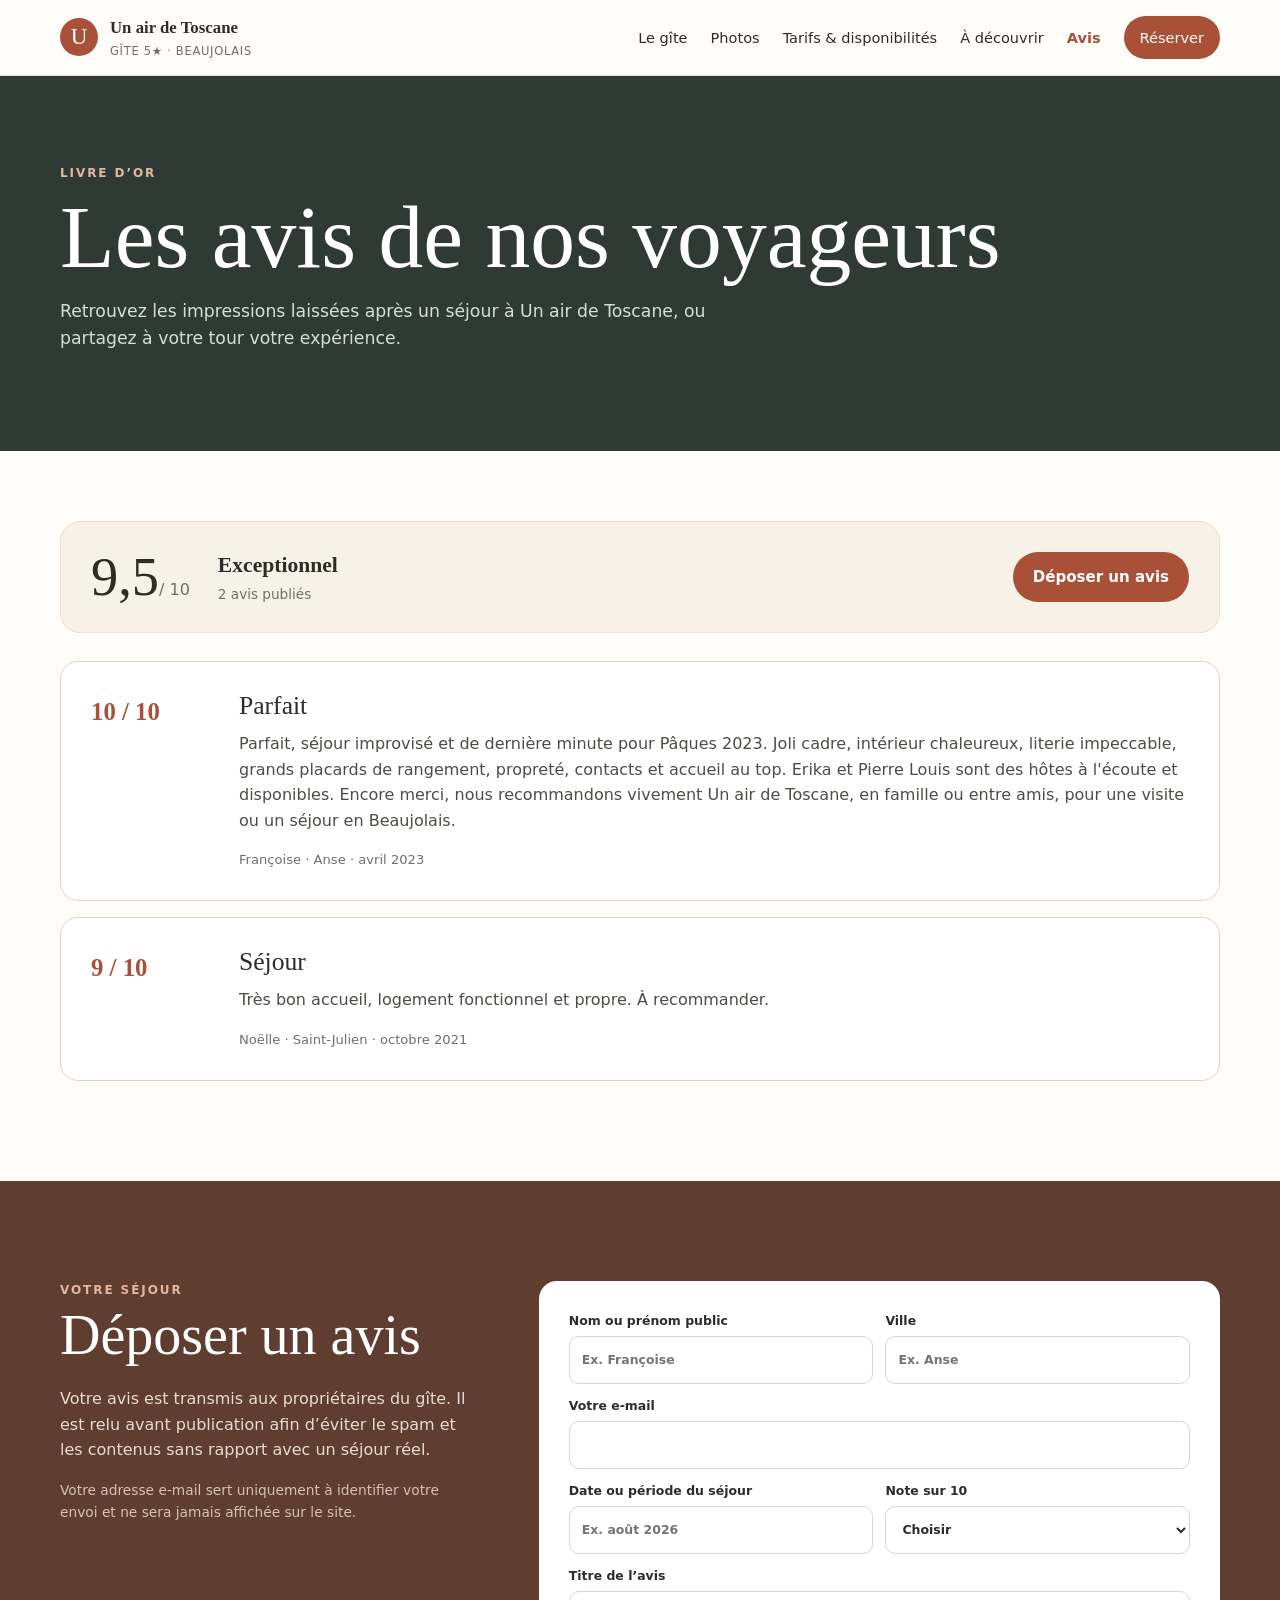
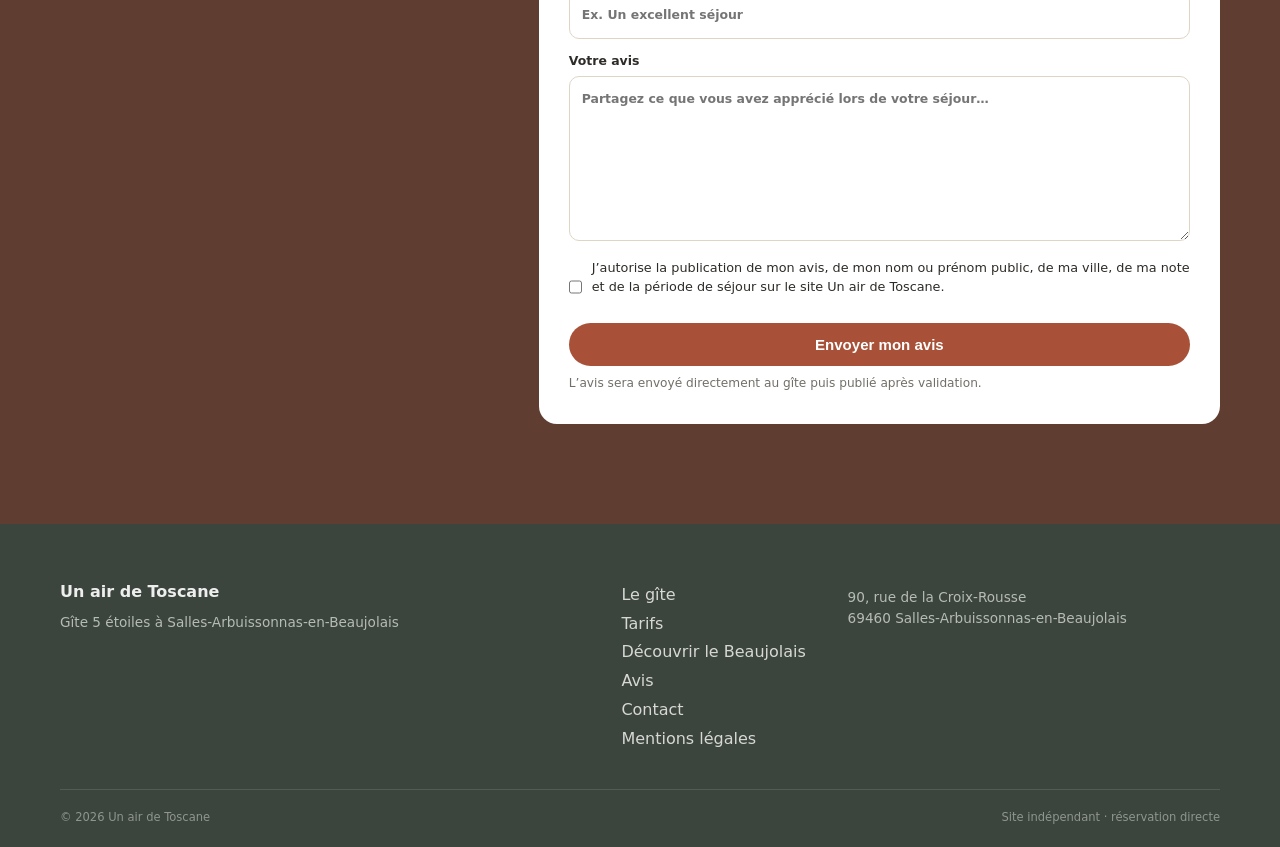
==== avis.html @ 00a6afc9 "Add files via upload" ====
<!doctype html>
<html lang="fr">
<head>
  <meta charset="utf-8">
  <meta name="viewport" content="width=device-width, initial-scale=1">
  <title>Avis voyageurs – Gîte Un air de Toscane dans le Beaujolais</title>
  <meta name="description" content="Consultez les avis des voyageurs du gîte 5 étoiles Un air de Toscane à Salles-Arbuissonnas-en-Beaujolais et partagez votre expérience après votre séjour.">
  <meta name="robots" content="index,follow,max-image-preview:large,max-snippet:-1">
  <link rel="canonical" href="https://www.gite-unairdetoscane.fr/avis.html">
  <meta property="og:locale" content="fr_FR"><meta property="og:type" content="website"><meta property="og:site_name" content="Un air de Toscane">
  <meta property="og:title" content="Avis voyageurs – Gîte Un air de Toscane dans le Beaujolais">
  <meta property="og:description" content="Les avis des voyageurs du gîte Un air de Toscane à Salles-Arbuissonnas-en-Beaujolais.">
  <meta property="og:url" content="https://www.gite-unairdetoscane.fr/avis.html">
  <meta property="og:image" content="https://www.gite-unairdetoscane.fr/assets/images/cour.png">
  <link rel="icon" href="assets/favicon.svg" type="image/svg+xml">
  <link rel="stylesheet" href="styles.css">
</head>
<body>
  <header class="site-header" id="top">
    <a class="brand" href="index.html" aria-label="Accueil">
      <span class="brand-mark">U</span>
      <span><strong>Un air de Toscane</strong><small>Gîte 5★ · Beaujolais</small></span>
    </a>
    <button class="nav-toggle" aria-label="Ouvrir le menu" aria-expanded="false">☰</button>
    <nav class="main-nav" aria-label="Navigation principale">
      <a href="index.html#gite">Le gîte</a><a href="index.html#photos">Photos</a><a href="index.html#tarifs">Tarifs & disponibilités</a><a href="decouvrir-beaujolais.html">À découvrir</a><a class="active-link" href="avis.html">Avis</a><a class="nav-cta" href="index.html#reserver">Réserver</a>
    </nav>
  </header>

  <main>
    <section class="subhero">
      <div class="wrap subhero-content">
        <div class="eyebrow light">Livre d’or</div>
        <h1>Les avis de nos voyageurs</h1>
        <p>Retrouvez les impressions laissées après un séjour à Un air de Toscane, ou partagez à votre tour votre expérience.</p>
      </div>
    </section>

    <section class="section wrap reviews-page-section">
      <div class="reviews-summary-card">
        <div><span class="summary-score" id="reviewsPageAverage">9,5</span><span class="summary-outof">/ 10</span></div>
        <div><strong>Exceptionnel</strong><p id="reviewsCount">2 avis publiés</p></div>
        <a class="btn primary" href="#deposer-avis">Déposer un avis</a>
      </div>
      <div id="reviewsList" class="reviews-list">
        <article class="review-full-card"><div class="review-full-score">10 / 10</div><div><h2>Parfait</h2><p>Parfait, séjour improvisé et de dernière minute pour Pâques 2023. Joli cadre, intérieur chaleureux, literie impeccable, grands placards de rangement, propreté, contacts et accueil au top.</p><footer>Françoise · Anse · avril 2023</footer></div></article>
      </div>
    </section>

    <section class="section review-form-section" id="deposer-avis">
      <div class="wrap review-form-grid">
        <div>
          <div class="eyebrow light">Votre séjour</div>
          <h2>Déposer un avis</h2>
          <p>Votre avis est transmis aux propriétaires du gîte. Il est relu avant publication afin d’éviter le spam et les contenus sans rapport avec un séjour réel.</p>
          <p class="review-form-note">Votre adresse e-mail sert uniquement à identifier votre envoi et ne sera jamais affichée sur le site.</p>
        </div>
        <form id="reviewForm" class="request-form review-form" action="https://formspree.io/f/mkjnqvoj" method="POST">
          <div class="form-row"><label>Nom ou prénom public<input name="nom_public" required maxlength="60" placeholder="Ex. Françoise"></label><label>Ville<input name="ville" maxlength="80" placeholder="Ex. Anse"></label></div>
          <label>Votre e-mail<input name="email" type="email" required autocomplete="email"></label>
          <div class="form-row"><label>Date ou période du séjour<input name="periode_sejour" maxlength="80" placeholder="Ex. août 2026"></label><label>Note sur 10<select name="note" required><option value="" selected disabled>Choisir</option><option>10</option><option>9</option><option>8</option><option>7</option><option>6</option><option>5</option><option>4</option><option>3</option><option>2</option><option>1</option></select></label></div>
          <label>Titre de l’avis<input name="titre_avis" maxlength="100" placeholder="Ex. Un excellent séjour"></label>
          <label>Votre avis<textarea name="avis" rows="7" required minlength="15" maxlength="2000" placeholder="Partagez ce que vous avez apprécié lors de votre séjour…"></textarea></label>
          <label class="consent-row"><input type="checkbox" name="autorisation_publication" value="Oui" required><span>J’autorise la publication de mon avis, de mon nom ou prénom public, de ma ville, de ma note et de la période de séjour sur le site Un air de Toscane.</span></label>
          <input type="hidden" name="_subject" value="Nouvel avis – Un air de Toscane">
          <input type="hidden" name="type_formulaire" value="Avis voyageur">
          <button class="btn primary full" type="submit">Envoyer mon avis</button>
          <p id="reviewFormStatus" class="form-status" aria-live="polite">L’avis sera envoyé directement au gîte puis publié après validation.</p>
        </form>
      </div>
    </section>
  </main>

  <footer class="footer"><div class="wrap footer-grid"><div><strong>Un air de Toscane</strong><p>Gîte 5 étoiles à Salles-Arbuissonnas-en-Beaujolais</p></div><div><a href="index.html#gite">Le gîte</a><a href="index.html#tarifs">Tarifs</a><a href="decouvrir-beaujolais.html">Découvrir le Beaujolais</a><a href="avis.html">Avis</a><a href="index.html#reserver">Contact</a><a href="mentions-legales.html">Mentions légales</a></div><div><p>90, rue de la Croix-Rousse<br>69460 Salles-Arbuissonnas-en-Beaujolais</p></div></div><div class="wrap footer-bottom"><span>© 2026 Un air de Toscane</span><span>Site indépendant · réservation directe</span></div></footer>

  <script src="avis.js"></script>
</body>
</html>
---- styles.css ----
:root{--ink:#2e2c28;--muted:#726f68;--cream:#f7f1e7;--paper:#fffdf9;--terracotta:#a85138;--terracotta-dark:#7e3828;--olive:#68705a;--line:#ded5c7;--deep:#2f3a34;--shadow:0 18px 50px rgba(50,40,30,.12)}*{box-sizing:border-box}html{scroll-behavior:smooth}body{margin:0;background:var(--paper);color:var(--ink);font-family:Inter,ui-sans-serif,system-ui,-apple-system,BlinkMacSystemFont,"Segoe UI",sans-serif;line-height:1.6}h1,h2,h3,.brand strong{font-family:Georgia,"Times New Roman",serif}h2{font-size:clamp(2rem,4vw,3.4rem);line-height:1.08;margin:.3rem 0 1.3rem;font-weight:500}h3{font-size:1.35rem;margin:.2rem 0 .7rem}p{margin:.5rem 0 1rem}.wrap{width:min(1160px,calc(100% - 40px));margin:auto}.site-header{height:76px;position:sticky;top:0;z-index:50;display:flex;align-items:center;justify-content:space-between;padding:0 max(20px,calc((100vw - 1160px)/2));background:rgba(255,253,249,.94);backdrop-filter:blur(16px);border-bottom:1px solid rgba(222,213,199,.75)}.brand{display:flex;gap:12px;align-items:center;text-decoration:none;color:var(--ink)}.brand-mark{width:38px;height:38px;border-radius:50%;background:var(--terracotta);color:#fff;display:grid;place-items:center;font-family:Georgia;font-size:23px}.brand strong,.brand small{display:block}.brand strong{font-size:1.05rem}.brand small{font-size:.72rem;color:var(--muted);letter-spacing:.06em;text-transform:uppercase}.main-nav{display:flex;gap:23px;align-items:center}.main-nav a{text-decoration:none;color:var(--ink);font-size:.91rem}.main-nav a:hover{color:var(--terracotta)}.nav-cta{padding:10px 16px;border-radius:999px;background:var(--terracotta);color:#fff!important}.nav-toggle{display:none;background:none;border:0;font-size:25px}.hero{height:min(760px,calc(100vh - 76px));min-height:590px;position:relative;overflow:hidden;background:#775847}.hero-photo{position:absolute;inset:0}.hero-placeholder{background:linear-gradient(135deg,rgba(90,50,35,.25),rgba(47,58,52,.25)),radial-gradient(circle at 25% 30%,#d8aa78 0 10%,transparent 11%),linear-gradient(140deg,#bc8060 0 38%,#8f7357 38% 55%,#68705a 55% 100%)}.hero-placeholder:before{content:"";position:absolute;width:55%;height:52%;left:8%;bottom:0;background:linear-gradient(#d9986f,#b3684a);clip-path:polygon(0 35%,28% 0,100% 0,100% 100%,0 100%)}.hero-placeholder:after{content:"";position:absolute;width:34%;height:40%;right:7%;bottom:0;background:#c97a58;clip-path:polygon(0 25%,32% 0,100% 0,100% 100%,0 100%)}.placeholder-label{position:absolute;right:20px;bottom:20px;color:rgba(255,255,255,.78);font-size:.78rem;z-index:2}.hero-overlay{position:absolute;inset:0;background:linear-gradient(90deg,rgba(25,24,22,.7) 0%,rgba(25,24,22,.25) 55%,rgba(25,24,22,.08))}.hero-content{position:relative;z-index:2;width:min(1160px,calc(100% - 40px));margin:auto;padding-top:12vh;color:#fff}.rating-pill{display:inline-flex;align-items:center;gap:9px;padding:8px 13px;border:1px solid rgba(255,255,255,.4);border-radius:999px;background:rgba(255,255,255,.1);font-size:.78rem;letter-spacing:.08em}.rating-pill span{letter-spacing:.02em}.hero h1{font-size:clamp(3.2rem,7vw,6.8rem);line-height:.94;font-weight:400;margin:1.6rem 0 1.2rem;max-width:900px}.hero h1 em{font-weight:400}.hero p{max-width:650px;font-size:1.18rem;color:rgba(255,255,255,.88)}.hero-actions{display:flex;gap:12px;margin-top:2rem}.btn{appearance:none;border:0;text-decoration:none;border-radius:999px;padding:13px 20px;font-weight:650;cursor:pointer;display:inline-flex;justify-content:center;align-items:center;font-size:.94rem}.btn.primary{background:var(--terracotta);color:white}.btn.primary:hover{background:var(--terracotta-dark)}.btn.ghost{background:rgba(255,255,255,.12);color:#fff;border:1px solid rgba(255,255,255,.55)}.btn.secondary{background:var(--deep);color:#fff}.btn.full{width:100%}.quickfacts{margin-top:-42px;position:relative;z-index:5;background:#fff;display:grid;grid-template-columns:repeat(5,1fr);box-shadow:var(--shadow);border-radius:18px;padding:20px}.quickfacts article{display:flex;gap:12px;align-items:center;padding:10px 16px;border-right:1px solid var(--line)}.quickfacts article:last-child{border-right:0}.quickfacts b,.quickfacts small{display:block}.quickfacts small{color:var(--muted);font-size:.78rem}.fact-icon{width:34px;height:34px;border-radius:50%;display:grid;place-items:center;background:var(--cream);color:var(--terracotta);font-weight:700}.section{padding:100px 0}.soft{background:var(--cream)}.eyebrow{text-transform:uppercase;letter-spacing:.16em;color:var(--terracotta);font-size:.75rem;font-weight:800}.eyebrow.light{color:#e5b69f}.intro-grid{display:grid;grid-template-columns:1.55fr .75fr;gap:80px;align-items:start}.lead{font-size:1.18rem;color:#4f4b45}.signature-card{background:var(--cream);border-radius:18px;padding:30px;border:1px solid #eadfce}.signature-card .tiny{display:block;color:var(--muted);text-transform:uppercase;letter-spacing:.14em;font-size:.7rem}.signature-card b{display:block;font-family:Georgia;font-size:2rem;margin:.45rem 0}.signature-card a{color:var(--terracotta);font-weight:700;text-decoration:none}.section-head{display:flex;justify-content:space-between;gap:60px;align-items:end;margin-bottom:36px}.section-head>p{max-width:470px;color:var(--muted)}.gallery{display:grid;grid-template-columns:1.1fr 1fr 1fr;grid-auto-rows:240px;gap:14px}.photo-placeholder{position:relative;overflow:hidden;border-radius:16px;background:linear-gradient(135deg,#c9a07f,#786d61)}.photo-placeholder:before{content:"";position:absolute;inset:0;background:linear-gradient(150deg,transparent 50%,rgba(0,0,0,.32))}.photo-placeholder figcaption{position:absolute;left:18px;bottom:14px;color:#fff;font-weight:700;z-index:2}.gallery .tall{grid-row:span 2}.gallery .wide{grid-column:span 2}.p1{background:linear-gradient(135deg,#bb7654,#806b50 50%,#58634f)}.p2{background:linear-gradient(145deg,#bf9a6c,#75523e)}.p3{background:linear-gradient(145deg,#c6ad8b,#85654f)}.p4{background:linear-gradient(145deg,#d6b37e,#98724a)}.p5{background:linear-gradient(145deg,#a8957a,#695f56)}.p6{background:linear-gradient(145deg,#d1b79b,#8d806e)}.amenities{display:grid;grid-template-columns:repeat(4,1fr);gap:18px;margin-top:36px}.amenities article{padding:28px;border:1px solid var(--line);border-radius:16px}.amenities p{color:var(--muted);font-size:.93rem}.booking-section{background:var(--deep);color:#fff}.booking-grid{display:grid;grid-template-columns:1fr .78fr;gap:70px;align-items:start}.booking-intro{color:#d5d7d2;max-width:650px}.date-search{display:grid;grid-template-columns:1fr 1fr auto;gap:10px;margin:28px 0}.date-search label,.request-form label{font-size:.78rem;font-weight:700}.date-search input,.request-form input,.request-form select,.request-form textarea{width:100%;border:1px solid rgba(255,255,255,.15);border-radius:10px;padding:12px;margin-top:5px;font:inherit;background:#fff;color:var(--ink)}.availability-result{min-height:38px;margin:8px 0 16px;color:#f0d8c8}.conditions-grid{display:grid;grid-template-columns:repeat(4,1fr);gap:10px;margin-top:24px}.conditions-grid div{padding:14px;border:1px solid rgba(255,255,255,.12);border-radius:12px}.conditions-grid span,.conditions-grid b{display:block}.conditions-grid span{font-size:.72rem;color:#bcc1bc}.conditions-grid b{margin-top:2px}.micro{font-size:.78rem;color:#b9bfba;margin-top:15px}.calendar-card{background:#fff;color:var(--ink);padding:25px;border-radius:18px;box-shadow:0 22px 60px rgba(0,0,0,.18)}.calendar-toolbar{display:flex;justify-content:space-between;align-items:center;margin-bottom:18px}.calendar-toolbar button{border:0;background:var(--cream);width:34px;height:34px;border-radius:50%;cursor:pointer}.calendar-week,.calendar{display:grid;grid-template-columns:repeat(7,1fr);gap:5px}.calendar-week span{text-align:center;font-size:.7rem;color:var(--muted);padding-bottom:8px}.day{aspect-ratio:1;display:grid;place-items:center;border-radius:8px;font-size:.82rem;background:#f5f1ea;position:relative}.day.other{opacity:.28}.day.booked{background:var(--terracotta);color:#fff;font-weight:800;box-shadow:inset 0 0 0 1px rgba(126,56,40,.28)}.day.today{outline:2px solid var(--terracotta)}.legend{display:flex;gap:18px;margin:18px 0 10px;font-size:.72rem;color:var(--muted)}.dot{display:inline-block;width:8px;height:8px;border-radius:50%;margin-right:5px}.dot.available{background:#d7d9ca}.dot.booked{background:#b8654d}.calendar-card small{color:var(--muted)}.discover-grid{display:grid;grid-template-columns:repeat(4,1fr);gap:14px}.discover-grid article{background:var(--cream);padding:25px;border-radius:16px}.discover-grid span{font-size:.72rem;color:var(--terracotta);font-weight:800}.discover-grid p{font-size:.9rem;color:var(--muted)}.map-card{margin-top:40px;border:1px solid var(--line);border-radius:18px;overflow:hidden;display:grid;grid-template-columns:.7fr 1.3fr;min-height:360px}.map-card>div{padding:40px;align-self:center}.map-card iframe{border:0;width:100%;height:100%;min-height:360px}.reviews-head h2{font-size:4rem}.reviews-head h2 .reviews-average{font-family:Georgia,"Times New Roman",serif;font-size:inherit;color:var(--ink);font-weight:500}.reviews-head h2 .reviews-outof{font-family:Georgia,"Times New Roman",serif;font-size:inherit;color:var(--ink);font-weight:500}.reviews-head h2 .reviews-label{font-family:Inter,ui-sans-serif,system-ui,sans-serif;font-size:1rem;color:var(--muted);font-weight:500;margin-left:.6rem}.reviews{display:grid;grid-template-columns:1fr 1fr;gap:18px}.reviews blockquote{margin:0;background:#fff;padding:32px;border-radius:18px;border:1px solid #eadfce}.reviews blockquote p{font-family:Georgia;font-size:1.25rem}.reviews footer{font-size:.8rem;color:var(--muted)}.stars{color:var(--terracotta);letter-spacing:.08em}.reserve{background:#5f3d31;color:#fff}.reserve-grid{display:grid;grid-template-columns:.8fr 1.2fr;gap:70px}.reserve h2{font-size:3.6rem}.reserve p{color:#eadbd4}.contact-direct{margin-top:35px}.contact-direct a{display:block;color:#fff;font-family:Georgia;font-size:2rem;text-decoration:none}.contact-direct small{display:block;max-width:420px;color:#d7c0b8}.request-form{background:#fff;color:var(--ink);padding:30px;border-radius:18px}.form-row{display:grid;grid-template-columns:1fr 1fr;gap:12px}.request-form label{display:block;margin-bottom:12px}.request-form input,.request-form select,.request-form textarea{border-color:var(--line)}.form-status{font-size:.76rem!important;color:var(--muted)!important;margin-bottom:0}.footer{background:#3b443d;color:#eee;padding:55px 0 20px}.footer-grid{display:grid;grid-template-columns:1.4fr .5fr 1fr;gap:40px}.footer a{display:block;color:#d7d8d5;text-decoration:none;margin:.2rem 0}.footer p{color:#b6bbb6;font-size:.85rem}.footer-bottom{border-top:1px solid rgba(255,255,255,.12);margin-top:35px;padding-top:18px;display:flex;justify-content:space-between;color:#8f958f;font-size:.72rem}@media(max-width:900px){.main-nav{display:none;position:absolute;top:76px;left:0;right:0;background:#fff;padding:20px;flex-direction:column;border-bottom:1px solid var(--line)}.main-nav.open{display:flex}.nav-toggle{display:block}.hero{min-height:650px}.quickfacts{grid-template-columns:1fr 1fr}.quickfacts article{border-right:0;border-bottom:1px solid var(--line)}.intro-grid,.booking-grid,.reserve-grid{grid-template-columns:1fr;gap:40px}.amenities,.discover-grid{grid-template-columns:1fr 1fr}.gallery{grid-template-columns:1fr 1fr}.gallery .wide{grid-column:span 1}.map-card{grid-template-columns:1fr}.section-head{align-items:start;flex-direction:column;gap:6px}.footer-grid{grid-template-columns:1fr 1fr}}@media(max-width:600px){.wrap{width:min(100% - 28px,1160px)}.site-header{height:68px}.hero{height:calc(100vh - 68px);min-height:600px}.hero-content{padding-top:10vh}.hero h1{font-size:3.5rem}.rating-pill span{display:none}.hero-actions{flex-direction:column;align-items:flex-start}.quickfacts{grid-template-columns:1fr;margin-top:-28px}.section{padding:72px 0}.gallery{grid-template-columns:1fr;grid-auto-rows:220px}.gallery .tall{grid-row:span 1}.amenities,.discover-grid,.reviews{grid-template-columns:1fr}.date-search,.conditions-grid{grid-template-columns:1fr 1fr}.date-search button{grid-column:span 2}.conditions-grid{grid-template-columns:1fr 1fr}.map-card>div{padding:28px}.reviews-head h2{font-size:3rem}.reserve h2{font-size:2.7rem}.form-row{grid-template-columns:1fr}.footer-grid{grid-template-columns:1fr}.footer-bottom{flex-direction:column;gap:6px}}
.hero-real{background-image:linear-gradient(90deg,rgba(19,28,21,.18),rgba(19,28,21,.04)),url('assets/images/cour.png');background-size:cover;background-position:center}
.gallery-real figure{position:relative;overflow:hidden;background:#ddd;min-height:260px}
.gallery-real figure img{width:100%;height:100%;object-fit:cover;display:block;transition:transform .35s ease}
.gallery-real figure:hover img{transform:scale(1.025)}
.gallery-real figcaption{position:absolute;left:0;right:0;bottom:0;padding:28px 16px 14px;color:#fff;background:linear-gradient(transparent,rgba(0,0,0,.62));font-weight:700}
.adult-only-note{display:flex;flex-direction:column;justify-content:center;padding:12px 14px;border:1px solid rgba(255,255,255,.18);border-radius:10px;background:rgba(255,255,255,.06)}
.adult-only-note span{font-size:.85rem;opacity:.82;margin-top:3px}
.legal-section{background:#f7f4ee}
.legal-grid{display:grid;grid-template-columns:repeat(2,minmax(0,1fr));gap:24px;margin-top:28px}
.legal-grid article{background:#fff;padding:24px;border-radius:14px;border:1px solid rgba(0,0,0,.07)}
.legal-grid h3{margin-top:0}
.legal-grid a{text-decoration:underline}
@media(max-width:760px){.legal-grid{grid-template-columns:1fr}.gallery-real figure{min-height:220px}}

/* Correctifs galerie et estimation tarifaire */
.gallery-real figure{margin:0!important;min-height:0!important;height:100%;align-self:stretch}
.gallery-real figure img{min-width:0;min-height:0}
.form-price-preview{margin:4px 0 16px;padding:13px 14px;border-radius:10px;background:var(--cream);border:1px solid var(--line);font-size:.9rem;font-weight:650;color:var(--deep)}
@media(max-width:900px){.gallery{grid-auto-rows:250px}.gallery-real figure{height:100%}}
@media(max-width:600px){.gallery{grid-auto-rows:240px}.gallery-real figure{height:240px!important}}

/* V4 : champs adultes alignés avec les dates */
.date-search{grid-template-columns:1fr 1fr 1fr auto;align-items:end}
.date-search label{display:flex;flex-direction:column}
.date-search input,.date-search select{box-sizing:border-box;width:100%;height:48px;border:1px solid rgba(255,255,255,.15);border-radius:10px;padding:0 12px;margin-top:5px;font:inherit;background:#fff;color:var(--ink)}
.date-search select{appearance:auto}
.date-search .btn{height:48px;align-self:end;margin:0}
.request-form input,.request-form select{box-sizing:border-box;height:48px}
.request-form select{padding-top:0;padding-bottom:0}
.request-form .adult-only-note{min-height:48px;border-color:var(--line);background:var(--cream);color:var(--ink)}
@media(max-width:900px){.date-search{grid-template-columns:1fr 1fr}.date-search .btn{grid-column:span 2}}
@media(max-width:600px){.date-search{grid-template-columns:1fr}.date-search .btn{grid-column:auto;width:100%}}

/* Page Mentions légales séparée */
.legal-page{min-height:70vh;padding-top:3rem}
.legal-page h1{margin:.35rem 0 2rem}
.legal-page .legal-grid h2{font-size:1.15rem;margin-top:0}
.legal-nav{display:flex!important}
@media (max-width:760px){.legal-page{padding-top:2rem}.legal-nav{display:flex!important}.legal-nav a{font-size:.9rem}}

/* V4.4 : enfants, âges et accès direct au formulaire */
.date-search{grid-template-columns:1fr 1fr .82fr .82fr auto auto;align-items:end}
.date-search select{height:48px}
.date-search .reserve-jump{height:48px;align-self:end;margin:0;background:#fff;color:var(--terracotta);border:1px solid rgba(255,255,255,.7)}
.date-search .reserve-jump:hover{background:var(--cream);color:var(--terracotta-dark)}
.child-ages{display:none;grid-template-columns:repeat(3,minmax(120px,1fr));gap:10px;margin:-2px 0 18px;padding:14px;border:1px solid rgba(255,255,255,.12);border-radius:12px;background:rgba(255,255,255,.06)}
.child-ages.visible{display:grid}
.child-ages-title{grid-column:1/-1;font-size:.78rem;font-weight:700;color:#e8e9e6}
.child-ages label{font-size:.76rem;font-weight:700;color:#fff}
.child-ages select{display:block;width:100%;height:44px;margin-top:5px;border:1px solid rgba(255,255,255,.15);border-radius:10px;padding:0 10px;background:#fff;color:var(--ink);font:inherit}
.request-form .child-ages{margin:0 0 14px;border-color:var(--line);background:var(--cream)}
.request-form .child-ages-title,.request-form .child-ages label{color:var(--ink)}
.request-form .child-ages select{border-color:var(--line)}
.conditions-grid{grid-template-columns:repeat(5,1fr)}
@media(max-width:1050px){.date-search{grid-template-columns:1fr 1fr 1fr 1fr}.date-search .btn,.date-search .reserve-jump{width:100%}.date-search #checkDates{grid-column:span 2}.date-search .reserve-jump{grid-column:span 2}.conditions-grid{grid-template-columns:repeat(3,1fr)}}
@media(max-width:700px){.date-search{grid-template-columns:1fr 1fr}.date-search #checkDates,.date-search .reserve-jump{grid-column:auto}.child-ages{grid-template-columns:1fr 1fr}.conditions-grid{grid-template-columns:1fr 1fr}}
@media(max-width:480px){.date-search{grid-template-columns:1fr}.date-search #checkDates,.date-search .reserve-jump{grid-column:auto}.child-ages{grid-template-columns:1fr}.conditions-grid{grid-template-columns:1fr 1fr}}

/* V4.5 : lisibilité des sélecteurs Adultes / Enfants */
.date-search{grid-template-columns:1fr 1fr minmax(92px,.82fr) minmax(92px,.82fr) auto auto}
.date-search .guest-select-field{min-width:92px}
.date-search .guest-select-field select{min-width:92px;padding-left:14px;padding-right:30px;color:var(--ink);background-color:#fff;font-weight:600}
@media(max-width:1050px){.date-search{grid-template-columns:1fr 1fr minmax(110px,1fr) minmax(110px,1fr)}}
@media(max-width:700px){.date-search{grid-template-columns:1fr 1fr}.date-search .guest-select-field{min-width:0}.date-search .guest-select-field select{min-width:0}}
@media(max-width:480px){.date-search{grid-template-columns:1fr}.date-search .guest-select-field{min-width:0}}

/* V4.7 — sélecteurs Adultes / Enfants : valeur toujours visible */
.date-search{
  grid-template-columns:minmax(160px,1fr) minmax(160px,1fr) 108px 108px auto auto;
}
.date-search .guest-select-field{
  width:108px;
  min-width:108px;
}
.date-search .guest-select-field select{
  display:block;
  width:108px;
  min-width:108px;
  height:48px;
  padding:0 34px 0 14px;
  border:1px solid rgba(255,255,255,.15);
  border-radius:10px;
  background-color:#fff;
  color:var(--ink);
  font:600 16px/1 Inter,ui-sans-serif,system-ui,-apple-system,BlinkMacSystemFont,"Segoe UI",sans-serif;
  text-align:left;
  appearance:none;
  -webkit-appearance:none;
  -moz-appearance:none;
  background-image:url("data:image/svg+xml,%3Csvg xmlns='http://www.w3.org/2000/svg' width='12' height='8' viewBox='0 0 12 8'%3E%3Cpath d='M1 1.5 6 6.5 11 1.5' fill='none' stroke='%232e2c28' stroke-width='1.8' stroke-linecap='round' stroke-linejoin='round'/%3E%3C/svg%3E");
  background-repeat:no-repeat;
  background-position:right 13px center;
  background-size:12px 8px;
}
.request-form select[name="adults"],
.request-form select[name="children"]{
  appearance:none;
  -webkit-appearance:none;
  -moz-appearance:none;
  padding-right:38px;
  background-image:url("data:image/svg+xml,%3Csvg xmlns='http://www.w3.org/2000/svg' width='12' height='8' viewBox='0 0 12 8'%3E%3Cpath d='M1 1.5 6 6.5 11 1.5' fill='none' stroke='%232e2c28' stroke-width='1.8' stroke-linecap='round' stroke-linejoin='round'/%3E%3C/svg%3E");
  background-repeat:no-repeat;
  background-position:right 13px center;
  background-size:12px 8px;
}
@media(max-width:1050px){
  .date-search{grid-template-columns:1fr 1fr 120px 120px}
  .date-search .guest-select-field,
  .date-search .guest-select-field select{width:120px;min-width:120px}
}
@media(max-width:700px){
  .date-search{grid-template-columns:1fr 1fr}
  .date-search .guest-select-field,
  .date-search .guest-select-field select{width:100%;min-width:0}
}
@media(max-width:480px){
  .date-search{grid-template-columns:1fr}
  .date-search .guest-select-field,
  .date-search .guest-select-field select{width:100%;min-width:0}
}


/* Avis voyageurs */
.main-nav .active-link{color:var(--terracotta);font-weight:750}.reviews-title-row{display:flex;justify-content:space-between;align-items:end;gap:24px;margin-bottom:28px}.review-carousel{position:relative;height:340px;background:#fff;border:1px solid #eadfce;border-radius:22px;box-shadow:0 16px 42px rgba(50,40,30,.08);overflow:hidden;overflow-anchor:none}.review-track{position:relative;height:100%;overflow-anchor:none}.review-slide{position:absolute;inset:0;margin:0;padding:30px 86px 28px;display:flex;flex-direction:column;opacity:0;visibility:hidden;transform:translateX(24px);transition:opacity .45s ease,transform .45s ease,visibility .45s;overflow:hidden}.review-slide.active{opacity:1;visibility:visible;transform:none}.review-slide p{font-family:Georgia,"Times New Roman",serif;font-size:26px;line-height:1.32;max-width:940px;width:100%;margin:10px 0 12px;flex:1 1 auto;display:flex;align-items:center;overflow:visible}.review-slide footer{font-size:.85rem;color:var(--muted);min-height:1.4em;flex:0 0 auto;margin-top:auto}.review-score{color:var(--terracotta);font-weight:800;letter-spacing:.04em;flex:0 0 auto}.review-arrow{position:absolute;top:50%;transform:translateY(-50%);z-index:3;width:42px;height:42px;border-radius:50%;border:1px solid var(--line);background:var(--paper);color:var(--ink);font-size:1.2rem;cursor:pointer}.review-arrow:hover{background:var(--cream)}.review-arrow.prev{left:20px}.review-arrow.next{right:20px}.review-dots{display:flex;justify-content:center;gap:8px;margin-top:16px}.review-dot{width:8px;height:8px;border:0;border-radius:50%;padding:0;background:#c9c1b5;cursor:pointer}.review-dot.active{width:24px;border-radius:99px;background:var(--terracotta)}
.subhero{background:var(--deep);color:#fff;padding:88px 0 82px}.subhero h1{font-family:Georgia,"Times New Roman",serif;font-size:clamp(3rem,7vw,5.8rem);line-height:1;margin:.55rem 0 1rem;font-weight:400}.subhero p{max-width:700px;color:#d8ddd9;font-size:1.08rem}.reviews-page-section{padding-top:70px}.reviews-summary-card{display:grid;grid-template-columns:auto 1fr auto;align-items:center;gap:28px;background:var(--cream);border:1px solid #eadfce;border-radius:20px;padding:26px 30px;margin-bottom:28px}.summary-score{font-family:Georgia,"Times New Roman",serif;font-size:3.4rem;line-height:1}.summary-outof{font-size:1rem;color:var(--muted)}.reviews-summary-card strong{font-family:Georgia,"Times New Roman",serif;font-size:1.35rem}.reviews-summary-card p{margin:2px 0 0;color:var(--muted);font-size:.85rem}.reviews-list{display:grid;gap:16px}.review-full-card{display:grid;grid-template-columns:120px 1fr;gap:28px;padding:30px;border:1px solid var(--line);border-radius:18px;background:#fff}.review-full-card h2{font-size:1.6rem;margin:0 0 .7rem}.review-full-card p{margin:0 0 1rem;color:#4f4b45}.review-full-card footer{color:var(--muted);font-size:.82rem}.review-full-score{font-family:Georgia,"Times New Roman",serif;font-size:1.55rem;color:var(--terracotta);font-weight:700}.review-form-section{background:#5f3d31;color:#fff}.review-form-grid{display:grid;grid-template-columns:.75fr 1.25fr;gap:70px;align-items:start}.review-form-section h2{font-size:3.5rem}.review-form-section>div>div>p{color:#eadbd4}.review-form-note{font-size:.86rem;color:#d7c0b8!important}.review-form{color:var(--ink)}.consent-row{display:flex!important;gap:10px;align-items:flex-start;font-weight:500!important;font-size:.8rem!important;line-height:1.45}.consent-row input{width:auto!important;margin:4px 0 0!important;flex:0 0 auto}
@media(max-width:900px){.reviews-title-row{align-items:flex-start;flex-direction:column}.reviews-summary-card{grid-template-columns:auto 1fr}.reviews-summary-card .btn{grid-column:1/-1}.review-form-grid{grid-template-columns:1fr;gap:36px}.review-carousel{height:360px}.review-slide{padding:30px 70px}.review-full-card{grid-template-columns:95px 1fr}}
@media(max-width:600px){.review-carousel{height:430px}.review-track{height:100%}.review-slide{padding:30px 52px}.review-arrow{width:36px;height:36px}.review-arrow.prev{left:10px}.review-arrow.next{right:10px}.reviews-summary-card{grid-template-columns:1fr;gap:10px}.reviews-summary-card .btn{grid-column:auto}.review-full-card{grid-template-columns:1fr;gap:8px;padding:24px}.subhero{padding:64px 0}.review-form-section h2{font-size:2.7rem}}
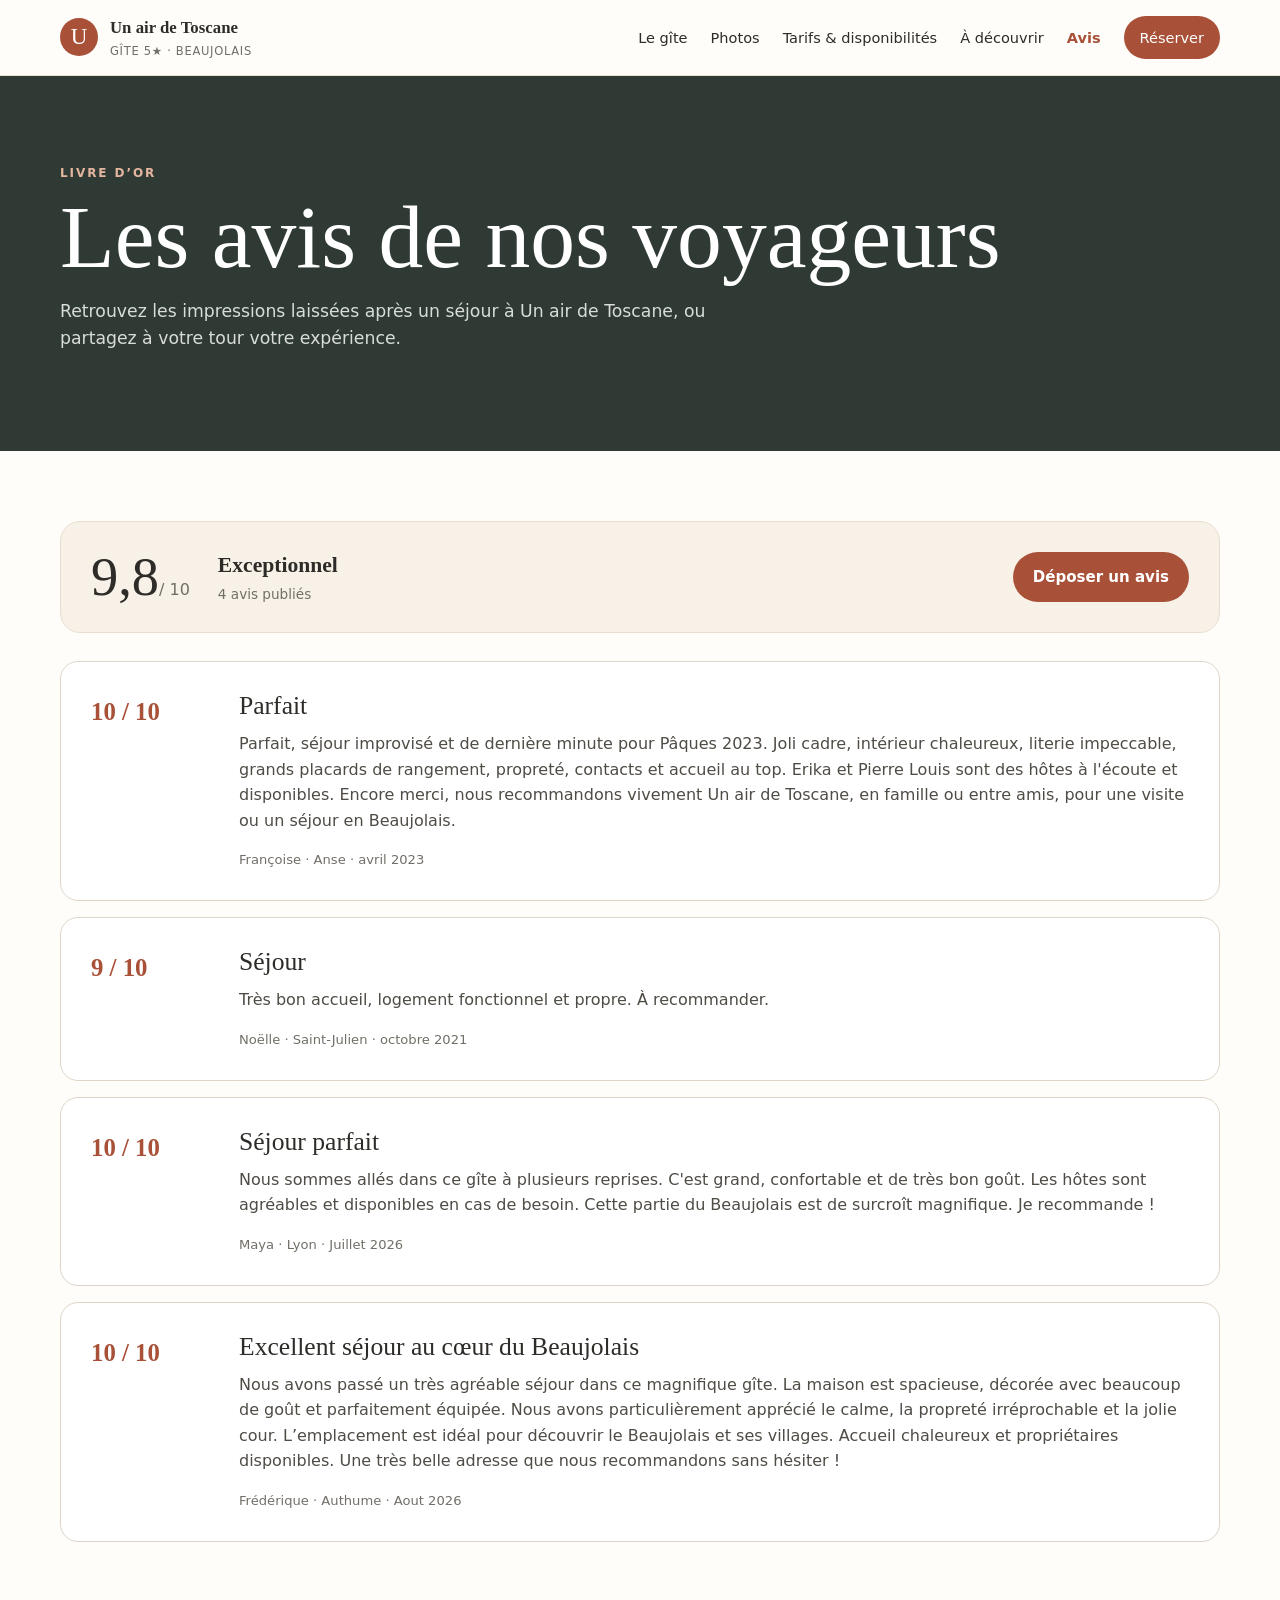
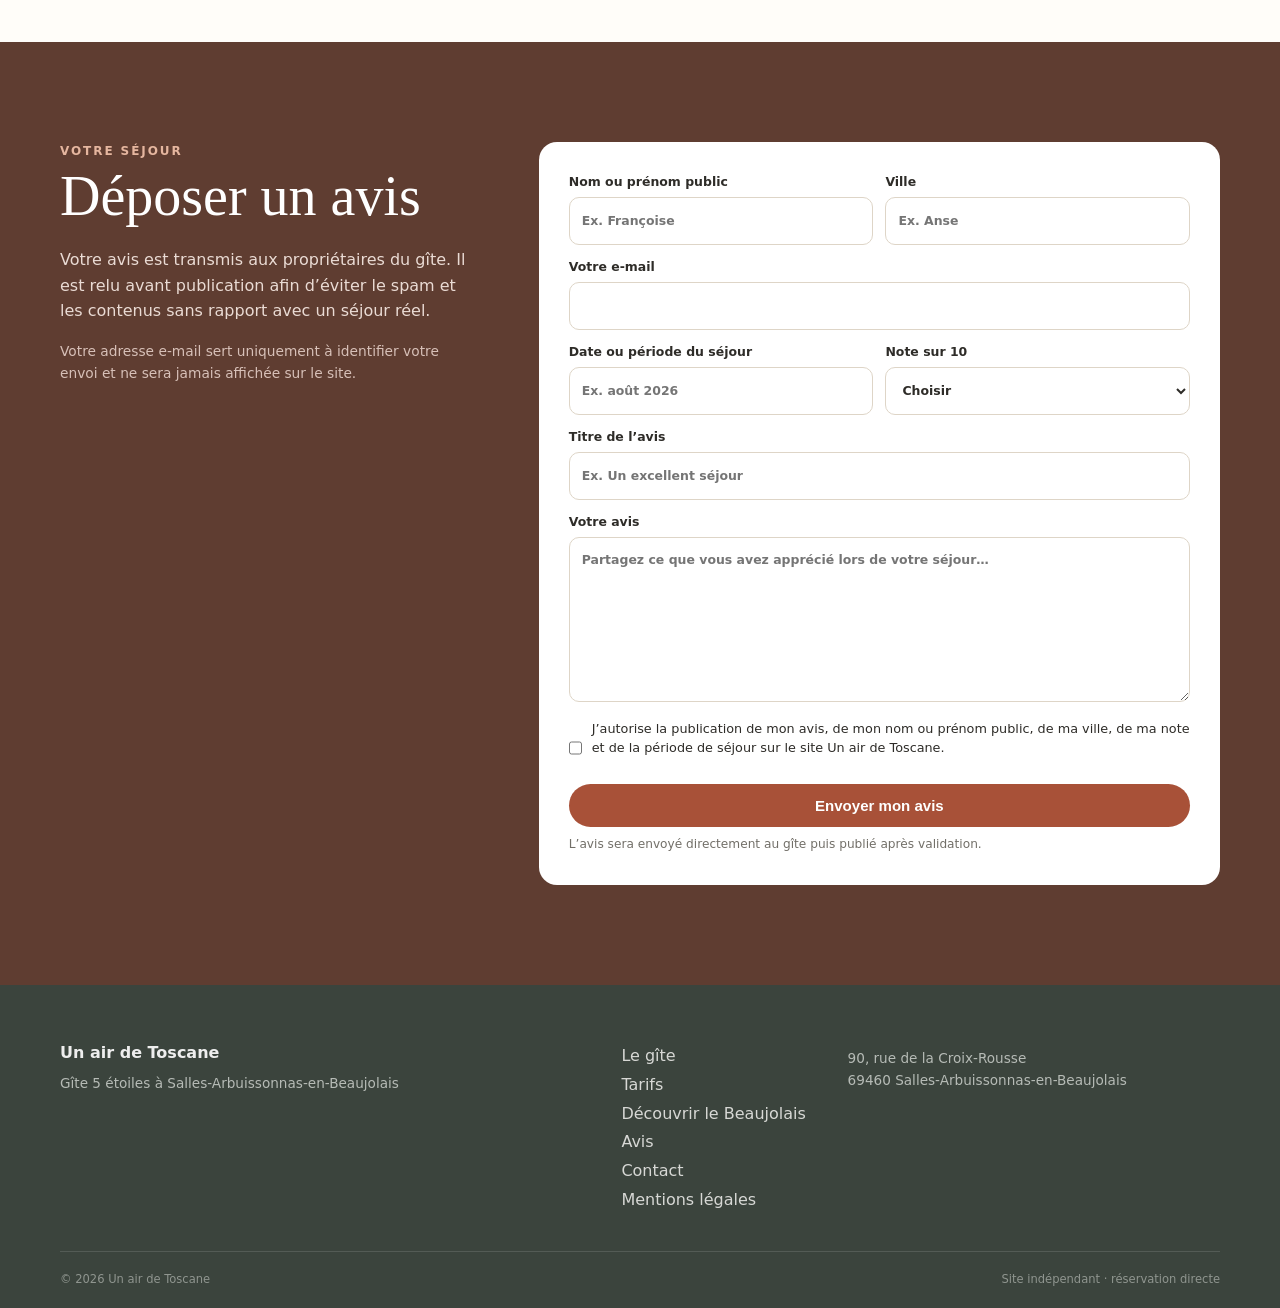
==== commit a214e2cc: "Add files via upload" ====
--- a/avis.html
+++ b/avis.html
@@ -23,7 +23,7 @@
     </a>
     <button class="nav-toggle" aria-label="Ouvrir le menu" aria-expanded="false">☰</button>
     <nav class="main-nav" aria-label="Navigation principale">
-      <a href="index.html#gite">Le gîte</a><a href="index.html#photos">Photos</a><a href="index.html#tarifs">Tarifs & disponibilités</a><a href="decouvrir-beaujolais.html">À découvrir</a><a class="active-link" href="avis.html">Avis</a><a class="nav-cta" href="index.html#reserver">Réserver</a>
+      <a href="index.html#gite">Le gîte</a><a href="index.html#photos">Photos</a><a href="index.html?go=tarifs">Tarifs & disponibilités</a><a href="decouvrir-beaujolais.html">À découvrir</a><a class="active-link" href="avis.html">Avis</a><a class="nav-cta" href="index.html#reserver">Réserver</a>
     </nav>
   </header>
 
@@ -71,7 +71,7 @@
     </section>
   </main>
 
-  <footer class="footer"><div class="wrap footer-grid"><div><strong>Un air de Toscane</strong><p>Gîte 5 étoiles à Salles-Arbuissonnas-en-Beaujolais</p></div><div><a href="index.html#gite">Le gîte</a><a href="index.html#tarifs">Tarifs</a><a href="decouvrir-beaujolais.html">Découvrir le Beaujolais</a><a href="avis.html">Avis</a><a href="index.html#reserver">Contact</a><a href="mentions-legales.html">Mentions légales</a></div><div><p>90, rue de la Croix-Rousse<br>69460 Salles-Arbuissonnas-en-Beaujolais</p></div></div><div class="wrap footer-bottom"><span>© 2026 Un air de Toscane</span><span>Site indépendant · réservation directe</span></div></footer>
+  <footer class="footer"><div class="wrap footer-grid"><div><strong>Un air de Toscane</strong><p>Gîte 5 étoiles à Salles-Arbuissonnas-en-Beaujolais</p></div><div><a href="index.html#gite">Le gîte</a><a href="index.html?go=tarifs">Tarifs</a><a href="decouvrir-beaujolais.html">Découvrir le Beaujolais</a><a href="avis.html">Avis</a><a href="index.html#reserver">Contact</a><a href="mentions-legales.html">Mentions légales</a></div><div><p>90, rue de la Croix-Rousse<br>69460 Salles-Arbuissonnas-en-Beaujolais</p></div></div><div class="wrap footer-bottom"><span>© 2026 Un air de Toscane</span><span>Site indépendant · réservation directe</span></div></footer>
 
   <script src="avis.js"></script>
 </body>
--- a/styles.css
+++ b/styles.css
@@ -1,4 +1,4 @@
-:root{--ink:#2e2c28;--muted:#726f68;--cream:#f7f1e7;--paper:#fffdf9;--terracotta:#a85138;--terracotta-dark:#7e3828;--olive:#68705a;--line:#ded5c7;--deep:#2f3a34;--shadow:0 18px 50px rgba(50,40,30,.12)}*{box-sizing:border-box}html{scroll-behavior:smooth}body{margin:0;background:var(--paper);color:var(--ink);font-family:Inter,ui-sans-serif,system-ui,-apple-system,BlinkMacSystemFont,"Segoe UI",sans-serif;line-height:1.6}h1,h2,h3,.brand strong{font-family:Georgia,"Times New Roman",serif}h2{font-size:clamp(2rem,4vw,3.4rem);line-height:1.08;margin:.3rem 0 1.3rem;font-weight:500}h3{font-size:1.35rem;margin:.2rem 0 .7rem}p{margin:.5rem 0 1rem}.wrap{width:min(1160px,calc(100% - 40px));margin:auto}.site-header{height:76px;position:sticky;top:0;z-index:50;display:flex;align-items:center;justify-content:space-between;padding:0 max(20px,calc((100vw - 1160px)/2));background:rgba(255,253,249,.94);backdrop-filter:blur(16px);border-bottom:1px solid rgba(222,213,199,.75)}.brand{display:flex;gap:12px;align-items:center;text-decoration:none;color:var(--ink)}.brand-mark{width:38px;height:38px;border-radius:50%;background:var(--terracotta);color:#fff;display:grid;place-items:center;font-family:Georgia;font-size:23px}.brand strong,.brand small{display:block}.brand strong{font-size:1.05rem}.brand small{font-size:.72rem;color:var(--muted);letter-spacing:.06em;text-transform:uppercase}.main-nav{display:flex;gap:23px;align-items:center}.main-nav a{text-decoration:none;color:var(--ink);font-size:.91rem}.main-nav a:hover{color:var(--terracotta)}.nav-cta{padding:10px 16px;border-radius:999px;background:var(--terracotta);color:#fff!important}.nav-toggle{display:none;background:none;border:0;font-size:25px}.hero{height:min(760px,calc(100vh - 76px));min-height:590px;position:relative;overflow:hidden;background:#775847}.hero-photo{position:absolute;inset:0}.hero-placeholder{background:linear-gradient(135deg,rgba(90,50,35,.25),rgba(47,58,52,.25)),radial-gradient(circle at 25% 30%,#d8aa78 0 10%,transparent 11%),linear-gradient(140deg,#bc8060 0 38%,#8f7357 38% 55%,#68705a 55% 100%)}.hero-placeholder:before{content:"";position:absolute;width:55%;height:52%;left:8%;bottom:0;background:linear-gradient(#d9986f,#b3684a);clip-path:polygon(0 35%,28% 0,100% 0,100% 100%,0 100%)}.hero-placeholder:after{content:"";position:absolute;width:34%;height:40%;right:7%;bottom:0;background:#c97a58;clip-path:polygon(0 25%,32% 0,100% 0,100% 100%,0 100%)}.placeholder-label{position:absolute;right:20px;bottom:20px;color:rgba(255,255,255,.78);font-size:.78rem;z-index:2}.hero-overlay{position:absolute;inset:0;background:linear-gradient(90deg,rgba(25,24,22,.7) 0%,rgba(25,24,22,.25) 55%,rgba(25,24,22,.08))}.hero-content{position:relative;z-index:2;width:min(1160px,calc(100% - 40px));margin:auto;padding-top:12vh;color:#fff}.rating-pill{display:inline-flex;align-items:center;gap:9px;padding:8px 13px;border:1px solid rgba(255,255,255,.4);border-radius:999px;background:rgba(255,255,255,.1);font-size:.78rem;letter-spacing:.08em}.rating-pill span{letter-spacing:.02em}.hero h1{font-size:clamp(3.2rem,7vw,6.8rem);line-height:.94;font-weight:400;margin:1.6rem 0 1.2rem;max-width:900px}.hero h1 em{font-weight:400}.hero p{max-width:650px;font-size:1.18rem;color:rgba(255,255,255,.88)}.hero-actions{display:flex;gap:12px;margin-top:2rem}.btn{appearance:none;border:0;text-decoration:none;border-radius:999px;padding:13px 20px;font-weight:650;cursor:pointer;display:inline-flex;justify-content:center;align-items:center;font-size:.94rem}.btn.primary{background:var(--terracotta);color:white}.btn.primary:hover{background:var(--terracotta-dark)}.btn.ghost{background:rgba(255,255,255,.12);color:#fff;border:1px solid rgba(255,255,255,.55)}.btn.secondary{background:var(--deep);color:#fff}.btn.full{width:100%}.quickfacts{margin-top:-42px;position:relative;z-index:5;background:#fff;display:grid;grid-template-columns:repeat(5,1fr);box-shadow:var(--shadow);border-radius:18px;padding:20px}.quickfacts article{display:flex;gap:12px;align-items:center;padding:10px 16px;border-right:1px solid var(--line)}.quickfacts article:last-child{border-right:0}.quickfacts b,.quickfacts small{display:block}.quickfacts small{color:var(--muted);font-size:.78rem}.fact-icon{width:34px;height:34px;border-radius:50%;display:grid;place-items:center;background:var(--cream);color:var(--terracotta);font-weight:700}.section{padding:100px 0}.soft{background:var(--cream)}.eyebrow{text-transform:uppercase;letter-spacing:.16em;color:var(--terracotta);font-size:.75rem;font-weight:800}.eyebrow.light{color:#e5b69f}.intro-grid{display:grid;grid-template-columns:1.55fr .75fr;gap:80px;align-items:start}.lead{font-size:1.18rem;color:#4f4b45}.signature-card{background:var(--cream);border-radius:18px;padding:30px;border:1px solid #eadfce}.signature-card .tiny{display:block;color:var(--muted);text-transform:uppercase;letter-spacing:.14em;font-size:.7rem}.signature-card b{display:block;font-family:Georgia;font-size:2rem;margin:.45rem 0}.signature-card a{color:var(--terracotta);font-weight:700;text-decoration:none}.section-head{display:flex;justify-content:space-between;gap:60px;align-items:end;margin-bottom:36px}.section-head>p{max-width:470px;color:var(--muted)}.gallery{display:grid;grid-template-columns:1.1fr 1fr 1fr;grid-auto-rows:240px;gap:14px}.photo-placeholder{position:relative;overflow:hidden;border-radius:16px;background:linear-gradient(135deg,#c9a07f,#786d61)}.photo-placeholder:before{content:"";position:absolute;inset:0;background:linear-gradient(150deg,transparent 50%,rgba(0,0,0,.32))}.photo-placeholder figcaption{position:absolute;left:18px;bottom:14px;color:#fff;font-weight:700;z-index:2}.gallery .tall{grid-row:span 2}.gallery .wide{grid-column:span 2}.p1{background:linear-gradient(135deg,#bb7654,#806b50 50%,#58634f)}.p2{background:linear-gradient(145deg,#bf9a6c,#75523e)}.p3{background:linear-gradient(145deg,#c6ad8b,#85654f)}.p4{background:linear-gradient(145deg,#d6b37e,#98724a)}.p5{background:linear-gradient(145deg,#a8957a,#695f56)}.p6{background:linear-gradient(145deg,#d1b79b,#8d806e)}.amenities{display:grid;grid-template-columns:repeat(4,1fr);gap:18px;margin-top:36px}.amenities article{padding:28px;border:1px solid var(--line);border-radius:16px}.amenities p{color:var(--muted);font-size:.93rem}.booking-section{background:var(--deep);color:#fff}.booking-grid{display:grid;grid-template-columns:1fr .78fr;gap:70px;align-items:start}.booking-intro{color:#d5d7d2;max-width:650px}.date-search{display:grid;grid-template-columns:1fr 1fr auto;gap:10px;margin:28px 0}.date-search label,.request-form label{font-size:.78rem;font-weight:700}.date-search input,.request-form input,.request-form select,.request-form textarea{width:100%;border:1px solid rgba(255,255,255,.15);border-radius:10px;padding:12px;margin-top:5px;font:inherit;background:#fff;color:var(--ink)}.availability-result{min-height:38px;margin:8px 0 16px;color:#f0d8c8}.conditions-grid{display:grid;grid-template-columns:repeat(4,1fr);gap:10px;margin-top:24px}.conditions-grid div{padding:14px;border:1px solid rgba(255,255,255,.12);border-radius:12px}.conditions-grid span,.conditions-grid b{display:block}.conditions-grid span{font-size:.72rem;color:#bcc1bc}.conditions-grid b{margin-top:2px}.micro{font-size:.78rem;color:#b9bfba;margin-top:15px}.calendar-card{background:#fff;color:var(--ink);padding:25px;border-radius:18px;box-shadow:0 22px 60px rgba(0,0,0,.18)}.calendar-toolbar{display:flex;justify-content:space-between;align-items:center;margin-bottom:18px}.calendar-toolbar button{border:0;background:var(--cream);width:34px;height:34px;border-radius:50%;cursor:pointer}.calendar-week,.calendar{display:grid;grid-template-columns:repeat(7,1fr);gap:5px}.calendar-week span{text-align:center;font-size:.7rem;color:var(--muted);padding-bottom:8px}.day{aspect-ratio:1;display:grid;place-items:center;border-radius:8px;font-size:.82rem;background:#f5f1ea;position:relative}.day.other{opacity:.28}.day.booked{background:var(--terracotta);color:#fff;font-weight:800;box-shadow:inset 0 0 0 1px rgba(126,56,40,.28)}.day.today{outline:2px solid var(--terracotta)}.legend{display:flex;gap:18px;margin:18px 0 10px;font-size:.72rem;color:var(--muted)}.dot{display:inline-block;width:8px;height:8px;border-radius:50%;margin-right:5px}.dot.available{background:#d7d9ca}.dot.booked{background:#b8654d}.calendar-card small{color:var(--muted)}.discover-grid{display:grid;grid-template-columns:repeat(4,1fr);gap:14px}.discover-grid article{background:var(--cream);padding:25px;border-radius:16px}.discover-grid span{font-size:.72rem;color:var(--terracotta);font-weight:800}.discover-grid p{font-size:.9rem;color:var(--muted)}.map-card{margin-top:40px;border:1px solid var(--line);border-radius:18px;overflow:hidden;display:grid;grid-template-columns:.7fr 1.3fr;min-height:360px}.map-card>div{padding:40px;align-self:center}.map-card iframe{border:0;width:100%;height:100%;min-height:360px}.reviews-head h2{font-size:4rem}.reviews-head h2 .reviews-average{font-family:Georgia,"Times New Roman",serif;font-size:inherit;color:var(--ink);font-weight:500}.reviews-head h2 .reviews-outof{font-family:Georgia,"Times New Roman",serif;font-size:inherit;color:var(--ink);font-weight:500}.reviews-head h2 .reviews-label{font-family:Inter,ui-sans-serif,system-ui,sans-serif;font-size:1rem;color:var(--muted);font-weight:500;margin-left:.6rem}.reviews{display:grid;grid-template-columns:1fr 1fr;gap:18px}.reviews blockquote{margin:0;background:#fff;padding:32px;border-radius:18px;border:1px solid #eadfce}.reviews blockquote p{font-family:Georgia;font-size:1.25rem}.reviews footer{font-size:.8rem;color:var(--muted)}.stars{color:var(--terracotta);letter-spacing:.08em}.reserve{background:#5f3d31;color:#fff}.reserve-grid{display:grid;grid-template-columns:.8fr 1.2fr;gap:70px}.reserve h2{font-size:3.6rem}.reserve p{color:#eadbd4}.contact-direct{margin-top:35px}.contact-direct a{display:block;color:#fff;font-family:Georgia;font-size:2rem;text-decoration:none}.contact-direct small{display:block;max-width:420px;color:#d7c0b8}.request-form{background:#fff;color:var(--ink);padding:30px;border-radius:18px}.form-row{display:grid;grid-template-columns:1fr 1fr;gap:12px}.request-form label{display:block;margin-bottom:12px}.request-form input,.request-form select,.request-form textarea{border-color:var(--line)}.form-status{font-size:.76rem!important;color:var(--muted)!important;margin-bottom:0}.footer{background:#3b443d;color:#eee;padding:55px 0 20px}.footer-grid{display:grid;grid-template-columns:1.4fr .5fr 1fr;gap:40px}.footer a{display:block;color:#d7d8d5;text-decoration:none;margin:.2rem 0}.footer p{color:#b6bbb6;font-size:.85rem}.footer-bottom{border-top:1px solid rgba(255,255,255,.12);margin-top:35px;padding-top:18px;display:flex;justify-content:space-between;color:#8f958f;font-size:.72rem}@media(max-width:900px){.main-nav{display:none;position:absolute;top:76px;left:0;right:0;background:#fff;padding:20px;flex-direction:column;border-bottom:1px solid var(--line)}.main-nav.open{display:flex}.nav-toggle{display:block}.hero{min-height:650px}.quickfacts{grid-template-columns:1fr 1fr}.quickfacts article{border-right:0;border-bottom:1px solid var(--line)}.intro-grid,.booking-grid,.reserve-grid{grid-template-columns:1fr;gap:40px}.amenities,.discover-grid{grid-template-columns:1fr 1fr}.gallery{grid-template-columns:1fr 1fr}.gallery .wide{grid-column:span 1}.map-card{grid-template-columns:1fr}.section-head{align-items:start;flex-direction:column;gap:6px}.footer-grid{grid-template-columns:1fr 1fr}}@media(max-width:600px){.wrap{width:min(100% - 28px,1160px)}.site-header{height:68px}.hero{height:calc(100vh - 68px);min-height:600px}.hero-content{padding-top:10vh}.hero h1{font-size:3.5rem}.rating-pill span{display:none}.hero-actions{flex-direction:column;align-items:flex-start}.quickfacts{grid-template-columns:1fr;margin-top:-28px}.section{padding:72px 0}.gallery{grid-template-columns:1fr;grid-auto-rows:220px}.gallery .tall{grid-row:span 1}.amenities,.discover-grid,.reviews{grid-template-columns:1fr}.date-search,.conditions-grid{grid-template-columns:1fr 1fr}.date-search button{grid-column:span 2}.conditions-grid{grid-template-columns:1fr 1fr}.map-card>div{padding:28px}.reviews-head h2{font-size:3rem}.reserve h2{font-size:2.7rem}.form-row{grid-template-columns:1fr}.footer-grid{grid-template-columns:1fr}.footer-bottom{flex-direction:column;gap:6px}}
+:root{--ink:#2e2c28;--muted:#726f68;--cream:#f7f1e7;--paper:#fffdf9;--terracotta:#a85138;--terracotta-dark:#7e3828;--olive:#68705a;--line:#ded5c7;--deep:#2f3a34;--shadow:0 18px 50px rgba(50,40,30,.12)}*{box-sizing:border-box}html{scroll-behavior:smooth}body{margin:0;background:var(--paper);color:var(--ink);font-family:Inter,ui-sans-serif,system-ui,-apple-system,BlinkMacSystemFont,"Segoe UI",sans-serif;line-height:1.6}h1,h2,h3,.brand strong{font-family:Georgia,"Times New Roman",serif}h2{font-size:clamp(2rem,4vw,3.4rem);line-height:1.08;margin:.3rem 0 1.3rem;font-weight:500}h3{font-size:1.35rem;margin:.2rem 0 .7rem}p{margin:.5rem 0 1rem}.wrap{width:min(1160px,calc(100% - 40px));margin:auto}.site-header{height:76px;position:sticky;top:0;z-index:50;display:flex;align-items:center;justify-content:space-between;padding:0 max(20px,calc((100vw - 1160px)/2));background:rgba(255,253,249,.94);backdrop-filter:blur(16px);border-bottom:1px solid rgba(222,213,199,.75)}.brand{display:flex;gap:12px;align-items:center;text-decoration:none;color:var(--ink)}.brand-mark{width:38px;height:38px;border-radius:50%;background:var(--terracotta);color:#fff;display:grid;place-items:center;font-family:Georgia;font-size:23px}.brand strong,.brand small{display:block}.brand strong{font-size:1.05rem}.brand small{font-size:.72rem;color:var(--muted);letter-spacing:.06em;text-transform:uppercase}.main-nav{display:flex;gap:23px;align-items:center}.main-nav a{text-decoration:none;color:var(--ink);font-size:.91rem}.main-nav a:hover{color:var(--terracotta)}.nav-cta{padding:10px 16px;border-radius:999px;background:var(--terracotta);color:#fff!important}.nav-toggle{display:none;background:none;border:0;font-size:25px}.hero{height:min(760px,calc(100vh - 76px));min-height:590px;position:relative;overflow:hidden;background:#775847}.hero-photo{position:absolute;inset:0}.hero-placeholder{background:linear-gradient(135deg,rgba(90,50,35,.25),rgba(47,58,52,.25)),radial-gradient(circle at 25% 30%,#d8aa78 0 10%,transparent 11%),linear-gradient(140deg,#bc8060 0 38%,#8f7357 38% 55%,#68705a 55% 100%)}.hero-placeholder:before{content:"";position:absolute;width:55%;height:52%;left:8%;bottom:0;background:linear-gradient(#d9986f,#b3684a);clip-path:polygon(0 35%,28% 0,100% 0,100% 100%,0 100%)}.hero-placeholder:after{content:"";position:absolute;width:34%;height:40%;right:7%;bottom:0;background:#c97a58;clip-path:polygon(0 25%,32% 0,100% 0,100% 100%,0 100%)}.placeholder-label{position:absolute;right:20px;bottom:20px;color:rgba(255,255,255,.78);font-size:.78rem;z-index:2}.hero-overlay{position:absolute;inset:0;background:linear-gradient(90deg,rgba(25,24,22,.7) 0%,rgba(25,24,22,.25) 55%,rgba(25,24,22,.08))}.hero-content{position:relative;z-index:2;width:min(1160px,calc(100% - 40px));margin:auto;padding-top:12vh;color:#fff}.rating-pill{display:inline-flex;align-items:center;gap:9px;padding:8px 13px;border:1px solid rgba(255,255,255,.4);border-radius:999px;background:rgba(255,255,255,.1);font-size:.78rem;letter-spacing:.08em}.rating-pill span{letter-spacing:.02em}.hero h1{font-size:clamp(3.2rem,7vw,6.8rem);line-height:.94;font-weight:400;margin:1.6rem 0 1.2rem;max-width:900px}.hero h1 em{font-weight:400}.hero p{max-width:650px;font-size:1.18rem;color:rgba(255,255,255,.88)}.hero-actions{display:flex;gap:12px;margin-top:2rem}.btn{appearance:none;border:0;text-decoration:none;border-radius:999px;padding:13px 20px;font-weight:650;cursor:pointer;display:inline-flex;justify-content:center;align-items:center;font-size:.94rem}.btn.primary{background:var(--terracotta);color:white}.btn.primary:hover{background:var(--terracotta-dark)}.btn.ghost{background:rgba(255,255,255,.12);color:#fff;border:1px solid rgba(255,255,255,.55)}.btn.secondary{background:var(--deep);color:#fff}.btn.full{width:100%}.quickfacts{margin-top:24px;position:relative;z-index:5;background:#fff;display:grid;grid-template-columns:repeat(5,1fr);box-shadow:var(--shadow);border-radius:18px;padding:20px}.quickfacts article{display:flex;gap:12px;align-items:center;padding:10px 16px;border-right:1px solid var(--line)}.quickfacts article:last-child{border-right:0}.quickfacts b,.quickfacts small{display:block}.quickfacts small{color:var(--muted);font-size:.78rem}.fact-icon{width:34px;height:34px;border-radius:50%;display:grid;place-items:center;background:var(--cream);color:var(--terracotta);font-weight:700}.section{padding:100px 0}.soft{background:var(--cream)}.eyebrow{text-transform:uppercase;letter-spacing:.16em;color:var(--terracotta);font-size:.75rem;font-weight:800}.eyebrow.light{color:#e5b69f}.intro-grid{display:grid;grid-template-columns:1.55fr .75fr;gap:80px;align-items:start}.lead{font-size:1.18rem;color:#4f4b45}.signature-card{background:var(--cream);border-radius:18px;padding:30px;border:1px solid #eadfce}.signature-card .tiny{display:block;color:var(--muted);text-transform:uppercase;letter-spacing:.14em;font-size:.7rem}.signature-card b{display:block;font-family:Georgia;font-size:2rem;margin:.45rem 0}.signature-card a{color:var(--terracotta);font-weight:700;text-decoration:none}.section-head{display:flex;justify-content:space-between;gap:60px;align-items:end;margin-bottom:36px}.section-head>p{max-width:470px;color:var(--muted)}.gallery{display:grid;grid-template-columns:1.1fr 1fr 1fr;grid-auto-rows:240px;gap:14px}.photo-placeholder{position:relative;overflow:hidden;border-radius:16px;background:linear-gradient(135deg,#c9a07f,#786d61)}.photo-placeholder:before{content:"";position:absolute;inset:0;background:linear-gradient(150deg,transparent 50%,rgba(0,0,0,.32))}.photo-placeholder figcaption{position:absolute;left:18px;bottom:14px;color:#fff;font-weight:700;z-index:2}.gallery .tall{grid-row:span 2}.gallery .wide{grid-column:span 2}.p1{background:linear-gradient(135deg,#bb7654,#806b50 50%,#58634f)}.p2{background:linear-gradient(145deg,#bf9a6c,#75523e)}.p3{background:linear-gradient(145deg,#c6ad8b,#85654f)}.p4{background:linear-gradient(145deg,#d6b37e,#98724a)}.p5{background:linear-gradient(145deg,#a8957a,#695f56)}.p6{background:linear-gradient(145deg,#d1b79b,#8d806e)}.amenities{display:grid;grid-template-columns:repeat(4,1fr);gap:18px;margin-top:36px}.amenities article{padding:28px;border:1px solid var(--line);border-radius:16px}.amenities p{color:var(--muted);font-size:.93rem}.booking-section{background:var(--deep);color:#fff}.booking-grid{display:grid;grid-template-columns:1fr .78fr;gap:70px;align-items:start}.booking-intro{color:#d5d7d2;max-width:650px}.date-search{display:grid;grid-template-columns:1fr 1fr auto;gap:10px;margin:28px 0}.date-search label,.request-form label{font-size:.78rem;font-weight:700}.date-search input,.request-form input,.request-form select,.request-form textarea{width:100%;border:1px solid rgba(255,255,255,.15);border-radius:10px;padding:12px;margin-top:5px;font:inherit;background:#fff;color:var(--ink)}.availability-result{min-height:38px;margin:8px 0 16px;color:#f0d8c8}.conditions-grid{display:grid;grid-template-columns:repeat(4,1fr);gap:10px;margin-top:24px}.conditions-grid div{padding:14px;border:1px solid rgba(255,255,255,.12);border-radius:12px}.conditions-grid span,.conditions-grid b{display:block}.conditions-grid span{font-size:.72rem;color:#bcc1bc}.conditions-grid b{margin-top:2px}.micro{font-size:.78rem;color:#b9bfba;margin-top:15px}.calendar-card{background:#fff;color:var(--ink);padding:25px;border-radius:18px;box-shadow:0 22px 60px rgba(0,0,0,.18)}.calendar-toolbar{display:flex;justify-content:space-between;align-items:center;margin-bottom:18px}.calendar-toolbar button{border:0;background:var(--cream);width:34px;height:34px;border-radius:50%;cursor:pointer}.calendar-week,.calendar{display:grid;grid-template-columns:repeat(7,1fr);gap:5px}.calendar-week span{text-align:center;font-size:.7rem;color:var(--muted);padding-bottom:8px}.day{aspect-ratio:1;display:grid;place-items:center;border-radius:8px;font-size:.82rem;background:#f5f1ea;position:relative}.day.other{opacity:.28}.day.booked{background:var(--terracotta);color:#fff;font-weight:800;box-shadow:inset 0 0 0 1px rgba(126,56,40,.28)}.day.today{outline:2px solid var(--terracotta)}.legend{display:flex;gap:18px;margin:18px 0 10px;font-size:.72rem;color:var(--muted)}.dot{display:inline-block;width:8px;height:8px;border-radius:50%;margin-right:5px}.dot.available{background:#d7d9ca}.dot.booked{background:#b8654d}.calendar-card small{color:var(--muted)}.discover-grid{display:grid;grid-template-columns:repeat(5,minmax(0,1fr));gap:14px}.discover-grid article{background:var(--cream);padding:25px;border-radius:16px}.discover-grid span{font-size:.72rem;color:var(--terracotta);font-weight:800}.discover-grid p{font-size:.9rem;color:var(--muted)}.map-card{margin-top:40px;border:1px solid var(--line);border-radius:18px;overflow:hidden;display:grid;grid-template-columns:.7fr 1.3fr;min-height:360px}.map-card>div{padding:40px;align-self:center}.map-card iframe{border:0;width:100%;height:100%;min-height:360px}.reviews-head h2{font-size:4rem}.reviews-head h2 .reviews-average{font-family:Georgia,"Times New Roman",serif;font-size:inherit;color:var(--ink);font-weight:500}.reviews-head h2 .reviews-outof{font-family:Georgia,"Times New Roman",serif;font-size:inherit;color:var(--ink);font-weight:500}.reviews-head h2 .reviews-label{font-family:Inter,ui-sans-serif,system-ui,sans-serif;font-size:1rem;color:var(--muted);font-weight:500;margin-left:.6rem}.reviews{display:grid;grid-template-columns:1fr 1fr;gap:18px}.reviews blockquote{margin:0;background:#fff;padding:32px;border-radius:18px;border:1px solid #eadfce}.reviews blockquote p{font-family:Georgia;font-size:1.25rem}.reviews footer{font-size:.8rem;color:var(--muted)}.stars{color:var(--terracotta);letter-spacing:.08em}.reserve{background:#5f3d31;color:#fff}.reserve-grid{display:grid;grid-template-columns:.8fr 1.2fr;gap:70px}.reserve h2{font-size:3.6rem}.reserve p{color:#eadbd4}.contact-direct{margin-top:35px}.contact-direct a{display:block;color:#fff;font-family:Georgia;font-size:2rem;text-decoration:none}.contact-direct small{display:block;max-width:420px;color:#d7c0b8}.request-form{background:#fff;color:var(--ink);padding:30px;border-radius:18px}.form-row{display:grid;grid-template-columns:1fr 1fr;gap:12px}.request-form label{display:block;margin-bottom:12px}.request-form input,.request-form select,.request-form textarea{border-color:var(--line)}.form-status{font-size:.76rem!important;color:var(--muted)!important;margin-bottom:0}.footer{background:#3b443d;color:#eee;padding:55px 0 20px}.footer-grid{display:grid;grid-template-columns:1.4fr .5fr 1fr;gap:40px}.footer a{display:block;color:#d7d8d5;text-decoration:none;margin:.2rem 0}.footer p{color:#b6bbb6;font-size:.85rem}.footer-bottom{border-top:1px solid rgba(255,255,255,.12);margin-top:35px;padding-top:18px;display:flex;justify-content:space-between;color:#8f958f;font-size:.72rem}@media(max-width:900px){.main-nav{display:none;position:absolute;top:76px;left:0;right:0;background:#fff;padding:20px;flex-direction:column;border-bottom:1px solid var(--line)}.main-nav.open{display:flex}.nav-toggle{display:block}.hero{min-height:650px}.quickfacts{grid-template-columns:1fr 1fr}.quickfacts article{border-right:0;border-bottom:1px solid var(--line)}.intro-grid,.booking-grid,.reserve-grid{grid-template-columns:1fr;gap:40px}.amenities,.discover-grid{grid-template-columns:1fr 1fr}.gallery{grid-template-columns:1fr 1fr}.gallery .wide{grid-column:span 1}.map-card{grid-template-columns:1fr}.section-head{align-items:start;flex-direction:column;gap:6px}.footer-grid{grid-template-columns:1fr 1fr}}@media(max-width:600px){.wrap{width:min(100% - 28px,1160px)}.site-header{height:68px}.hero{height:calc(100vh - 68px);min-height:600px}.hero-content{padding-top:10vh}.hero h1{font-size:3.5rem}.rating-pill span{display:none}.hero-actions{flex-direction:column;align-items:flex-start}.quickfacts{grid-template-columns:1fr;margin-top:16px}.section{padding:72px 0}.gallery{grid-template-columns:1fr;grid-auto-rows:220px}.gallery .tall{grid-row:span 1}.amenities,.discover-grid,.reviews{grid-template-columns:1fr}.date-search,.conditions-grid{grid-template-columns:1fr 1fr}.date-search button{grid-column:span 2}.conditions-grid{grid-template-columns:1fr 1fr}.map-card>div{padding:28px}.reviews-head h2{font-size:3rem}.reserve h2{font-size:2.7rem}.form-row{grid-template-columns:1fr}.footer-grid{grid-template-columns:1fr}.footer-bottom{flex-direction:column;gap:6px}}
 .hero-real{background-image:linear-gradient(90deg,rgba(19,28,21,.18),rgba(19,28,21,.04)),url('assets/images/cour.png');background-size:cover;background-position:center}
 .gallery-real figure{position:relative;overflow:hidden;background:#ddd;min-height:260px}
 .gallery-real figure img{width:100%;height:100%;object-fit:cover;display:block;transition:transform .35s ease}
@@ -126,3 +126,206 @@
 .subhero{background:var(--deep);color:#fff;padding:88px 0 82px}.subhero h1{font-family:Georgia,"Times New Roman",serif;font-size:clamp(3rem,7vw,5.8rem);line-height:1;margin:.55rem 0 1rem;font-weight:400}.subhero p{max-width:700px;color:#d8ddd9;font-size:1.08rem}.reviews-page-section{padding-top:70px}.reviews-summary-card{display:grid;grid-template-columns:auto 1fr auto;align-items:center;gap:28px;background:var(--cream);border:1px solid #eadfce;border-radius:20px;padding:26px 30px;margin-bottom:28px}.summary-score{font-family:Georgia,"Times New Roman",serif;font-size:3.4rem;line-height:1}.summary-outof{font-size:1rem;color:var(--muted)}.reviews-summary-card strong{font-family:Georgia,"Times New Roman",serif;font-size:1.35rem}.reviews-summary-card p{margin:2px 0 0;color:var(--muted);font-size:.85rem}.reviews-list{display:grid;gap:16px}.review-full-card{display:grid;grid-template-columns:120px 1fr;gap:28px;padding:30px;border:1px solid var(--line);border-radius:18px;background:#fff}.review-full-card h2{font-size:1.6rem;margin:0 0 .7rem}.review-full-card p{margin:0 0 1rem;color:#4f4b45}.review-full-card footer{color:var(--muted);font-size:.82rem}.review-full-score{font-family:Georgia,"Times New Roman",serif;font-size:1.55rem;color:var(--terracotta);font-weight:700}.review-form-section{background:#5f3d31;color:#fff}.review-form-grid{display:grid;grid-template-columns:.75fr 1.25fr;gap:70px;align-items:start}.review-form-section h2{font-size:3.5rem}.review-form-section>div>div>p{color:#eadbd4}.review-form-note{font-size:.86rem;color:#d7c0b8!important}.review-form{color:var(--ink)}.consent-row{display:flex!important;gap:10px;align-items:flex-start;font-weight:500!important;font-size:.8rem!important;line-height:1.45}.consent-row input{width:auto!important;margin:4px 0 0!important;flex:0 0 auto}
 @media(max-width:900px){.reviews-title-row{align-items:flex-start;flex-direction:column}.reviews-summary-card{grid-template-columns:auto 1fr}.reviews-summary-card .btn{grid-column:1/-1}.review-form-grid{grid-template-columns:1fr;gap:36px}.review-carousel{height:360px}.review-slide{padding:30px 70px}.review-full-card{grid-template-columns:95px 1fr}}
 @media(max-width:600px){.review-carousel{height:430px}.review-track{height:100%}.review-slide{padding:30px 52px}.review-arrow{width:36px;height:36px}.review-arrow.prev{left:10px}.review-arrow.next{right:10px}.reviews-summary-card{grid-template-columns:1fr;gap:10px}.reviews-summary-card .btn{grid-column:auto}.review-full-card{grid-template-columns:1fr;gap:8px;padding:24px}.subhero{padding:64px 0}.review-form-section h2{font-size:2.7rem}}
+
+/* V4.16 — Galerie photos : présentation en mosaïque naturelle.
+   Les images conservent leur cadrage d'origine : les photos verticales
+   (douche, baignoire, WC) restent réellement en portrait. */
+#photos .gallery.gallery-real{
+  display:block;
+  columns:3 300px;
+  column-gap:16px;
+  grid-template-columns:none;
+  grid-auto-rows:initial;
+}
+#photos .gallery.gallery-real figure,
+#photos .gallery.gallery-real figure.tall,
+#photos .gallery.gallery-real figure.wide{
+  display:inline-block;
+  width:100%;
+  height:auto!important;
+  min-height:0!important;
+  margin:0 0 16px!important;
+  break-inside:avoid;
+  -webkit-column-break-inside:avoid;
+  border-radius:16px;
+  vertical-align:top;
+  background:#ddd;
+}
+#photos .gallery.gallery-real figure img{
+  display:block;
+  width:100%;
+  height:auto!important;
+  min-height:0;
+  object-fit:initial;
+  border-radius:16px;
+}
+#photos .gallery.gallery-real figcaption{
+  border-radius:0 0 16px 16px;
+}
+@media(max-width:900px){
+  #photos .gallery.gallery-real{columns:2 260px;}
+}
+@media(max-width:600px){
+  #photos .gallery.gallery-real{columns:1;}
+  #photos .gallery.gallery-real figure,
+  #photos .gallery.gallery-real figure.tall,
+  #photos .gallery.gallery-real figure.wide{height:auto!important;}
+  #photos .gallery.gallery-real figure img{height:auto!important;}
+}
+
+/* V4.17 — section À découvrir détaillée */
+.nearby-section{padding-top:88px}.nearby-head{margin-bottom:30px}.nearby-head>p{max-width:440px;color:var(--muted)}.nearby-groups{display:grid;grid-template-columns:1fr 1fr;gap:18px}.nearby-group{border:1px solid var(--line);border-radius:20px;background:#fff;overflow:hidden}.nearby-group-title{display:flex;gap:16px;align-items:flex-start;padding:24px 26px 20px;background:linear-gradient(135deg,#f8f1e7,#fffdf9);border-bottom:1px solid var(--line)}.nearby-group-title>span{width:38px;height:38px;flex:0 0 38px;border-radius:50%;display:grid;place-items:center;background:var(--terracotta);color:#fff;font-weight:800;font-size:.78rem}.nearby-group-title h3{margin:0 0 3px;font-size:1.35rem}.nearby-group-title p{margin:0;color:var(--muted);font-size:.82rem}.nearby-list{padding:8px 26px 16px}.nearby-item{display:flex;justify-content:space-between;align-items:baseline;gap:20px;padding:12px 0;border-bottom:1px solid #eee5d9}.nearby-item:last-child{border-bottom:0}.nearby-item b{font-size:.92rem;line-height:1.35}.nearby-item span{white-space:nowrap;color:var(--terracotta);font-weight:800;font-size:.8rem}.nearby-item sup{font-size:.65em}.nearby-note{margin:14px 0 0;color:var(--muted);font-size:.76rem}
+@media(max-width:800px){.nearby-groups{grid-template-columns:1fr}}
+@media(max-width:520px){.nearby-group-title{padding:20px}.nearby-list{padding:6px 20px 14px}.nearby-item{gap:12px}.nearby-item b{font-size:.88rem}}
+
+
+/* V4.28 — champs date mobiles propres et stables */
+.date-field{
+  min-width:0;
+  max-width:100%;
+}
+.mobile-date-box{
+  position:relative;
+  display:flex;
+  align-items:center;
+  width:100%;
+  height:48px;
+  margin-top:5px;
+  box-sizing:border-box;
+  border:1px solid rgba(255,255,255,.15);
+  border-radius:10px;
+  background:#fff;
+  overflow:hidden;
+}
+.request-form .mobile-date-box{
+  border-color:var(--line);
+}
+.mobile-date-text{
+  display:block;
+  min-width:0;
+  flex:1;
+  padding:0 42px 0 14px;
+  color:var(--ink);
+  font-size:16px;
+  font-weight:600;
+  line-height:48px;
+  white-space:nowrap;
+  overflow:hidden;
+  text-overflow:ellipsis;
+}
+.mobile-date-icon{
+  position:absolute;
+  z-index:2;
+  right:13px;
+  top:50%;
+  width:18px;
+  height:18px;
+  transform:translateY(-50%);
+  pointer-events:none;
+  background-repeat:no-repeat;
+  background-position:center;
+  background-size:18px 18px;
+  background-image:url("data:image/svg+xml,%3Csvg xmlns='http://www.w3.org/2000/svg' width='18' height='18' viewBox='0 0 24 24' fill='none' stroke='%232e2c28' stroke-width='1.8' stroke-linecap='round' stroke-linejoin='round'%3E%3Crect x='3' y='5' width='18' height='16' rx='2'/%3E%3Cpath d='M16 3v4M8 3v4M3 10h18'/%3E%3C/svg%3E");
+}
+.mobile-date-box input[type="date"]{
+  position:absolute!important;
+  inset:0!important;
+  z-index:3;
+  width:100%!important;
+  height:100%!important;
+  min-width:0!important;
+  max-width:100%!important;
+  margin:0!important;
+  padding:0!important;
+  border:0!important;
+  opacity:0!important;
+  appearance:auto!important;
+  -webkit-appearance:auto!important;
+  cursor:pointer;
+}
+
+/* réserve la hauteur des photos avant leur chargement, pour éviter
+   que le lien Tarifs se décale après coup */
+#photos .gallery.gallery-real img[width][height]{
+  height:auto!important;
+  aspect-ratio:attr(width) / attr(height);
+}
+
+/* 4 champs sur la 1re ligne, boutons sur la ligne suivante */
+@media (min-width:701px){
+  .date-search{
+    grid-template-columns:repeat(4,minmax(0,1fr))!important;
+  }
+  .date-search #checkDates,
+  .date-search .reserve-jump{
+    grid-row:2;
+    width:auto!important;
+    min-width:120px;
+  }
+  .date-search #checkDates{grid-column:1}
+  .date-search .reserve-jump{grid-column:2}
+}
+
+/* téléphone : mêmes dimensions pour dates, Adultes et Enfants */
+@media (max-width:700px){
+  .date-search{
+    display:grid!important;
+    grid-template-columns:minmax(0,1fr)!important;
+    gap:10px!important;
+    width:100%!important;
+    max-width:100%!important;
+    overflow:visible!important;
+  }
+
+  .date-search > label,
+  .date-search > button,
+  .date-search > a{
+    width:100%!important;
+    min-width:0!important;
+    max-width:100%!important;
+  }
+
+  .mobile-date-box,
+  .date-search .guest-select-field select{
+    width:100%!important;
+    min-width:0!important;
+    max-width:100%!important;
+    height:48px!important;
+    box-sizing:border-box!important;
+  }
+
+  .date-search #checkDates,
+  .date-search .reserve-jump{
+    width:100%!important;
+  }
+
+  .request-form,
+  .form-row,
+  .request-form label,
+  .request-form .mobile-date-box{
+    min-width:0!important;
+    max-width:100%!important;
+  }
+}
+
+
+/* V4.29 — alignement des 4 champs sur ordinateur */
+@media (min-width:701px){
+  .date-search{
+    grid-template-columns:repeat(4,minmax(0,1fr))!important;
+    column-gap:10px!important;
+  }
+
+  .date-search > label{
+    width:100%!important;
+    min-width:0!important;
+  }
+
+  .date-search .mobile-date-box,
+  .date-search .guest-select-field select{
+    width:100%!important;
+    min-width:0!important;
+    max-width:100%!important;
+    box-sizing:border-box!important;
+  }
+}
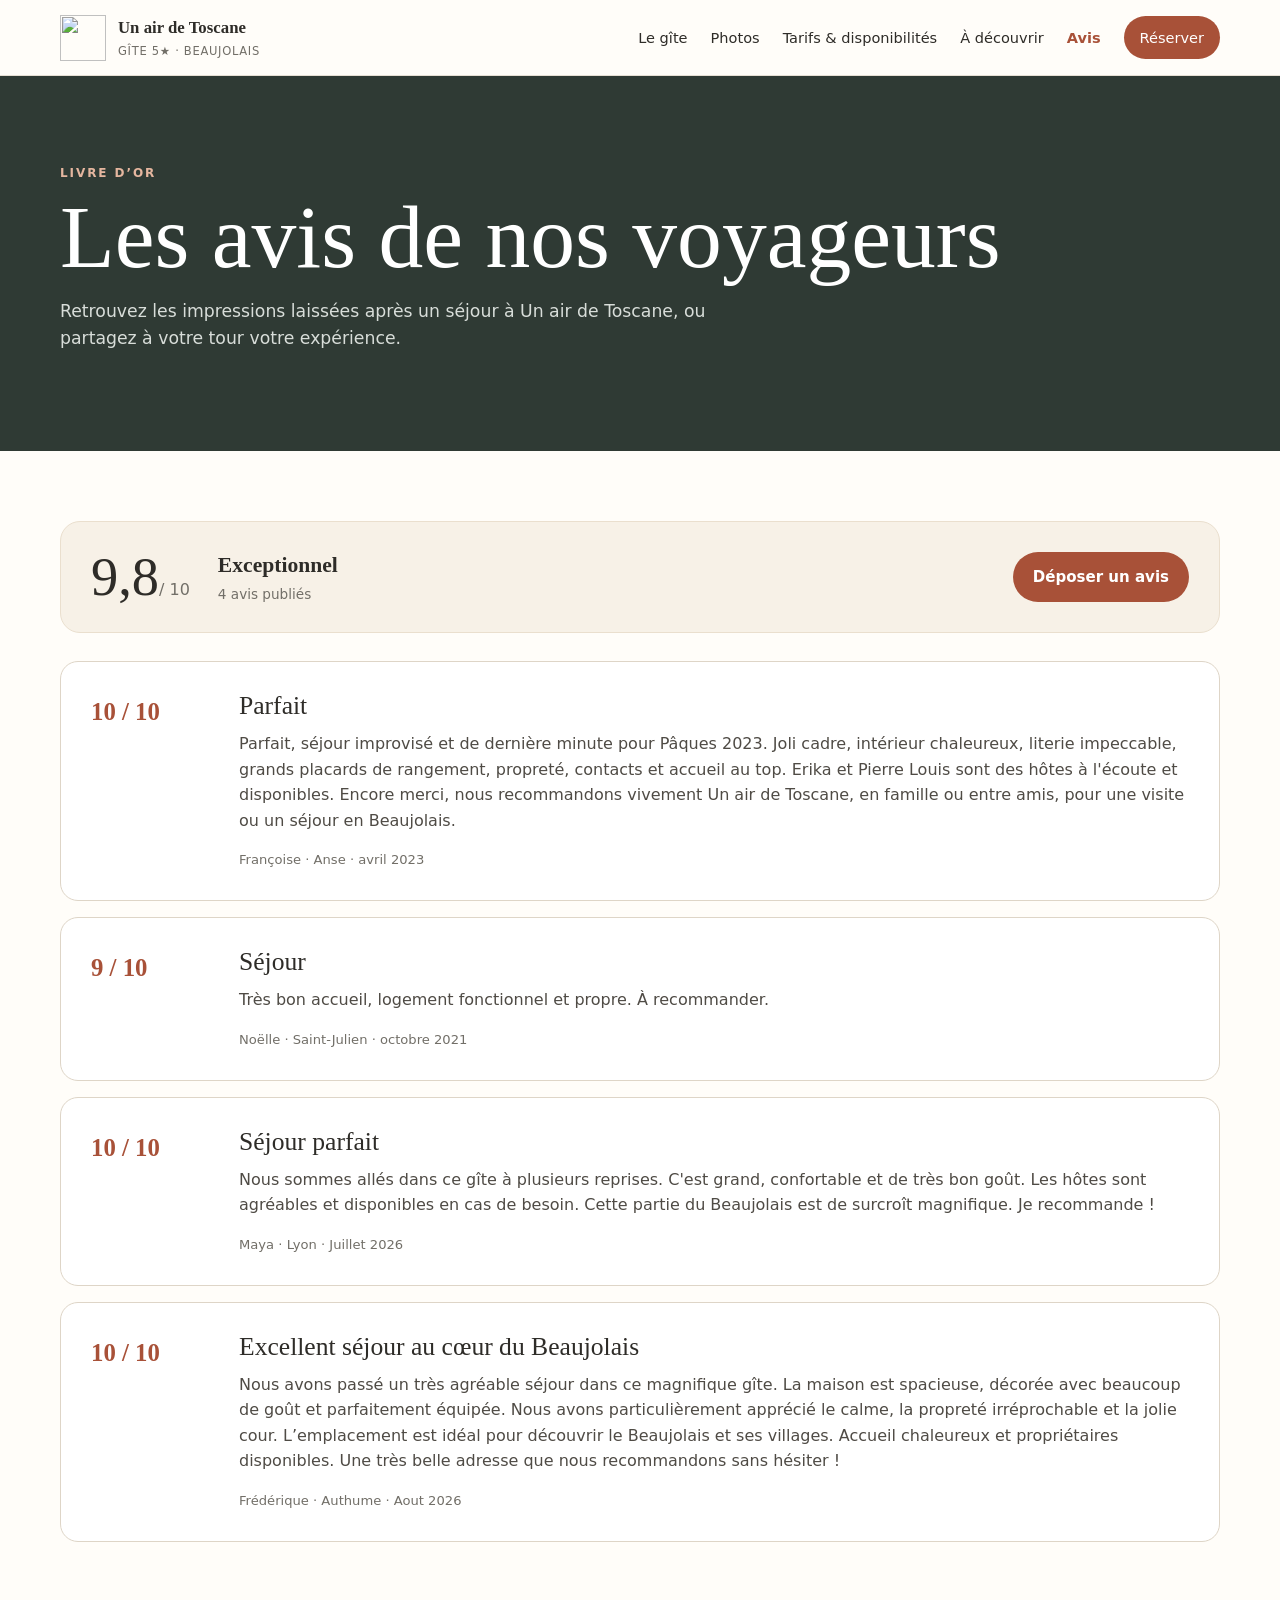
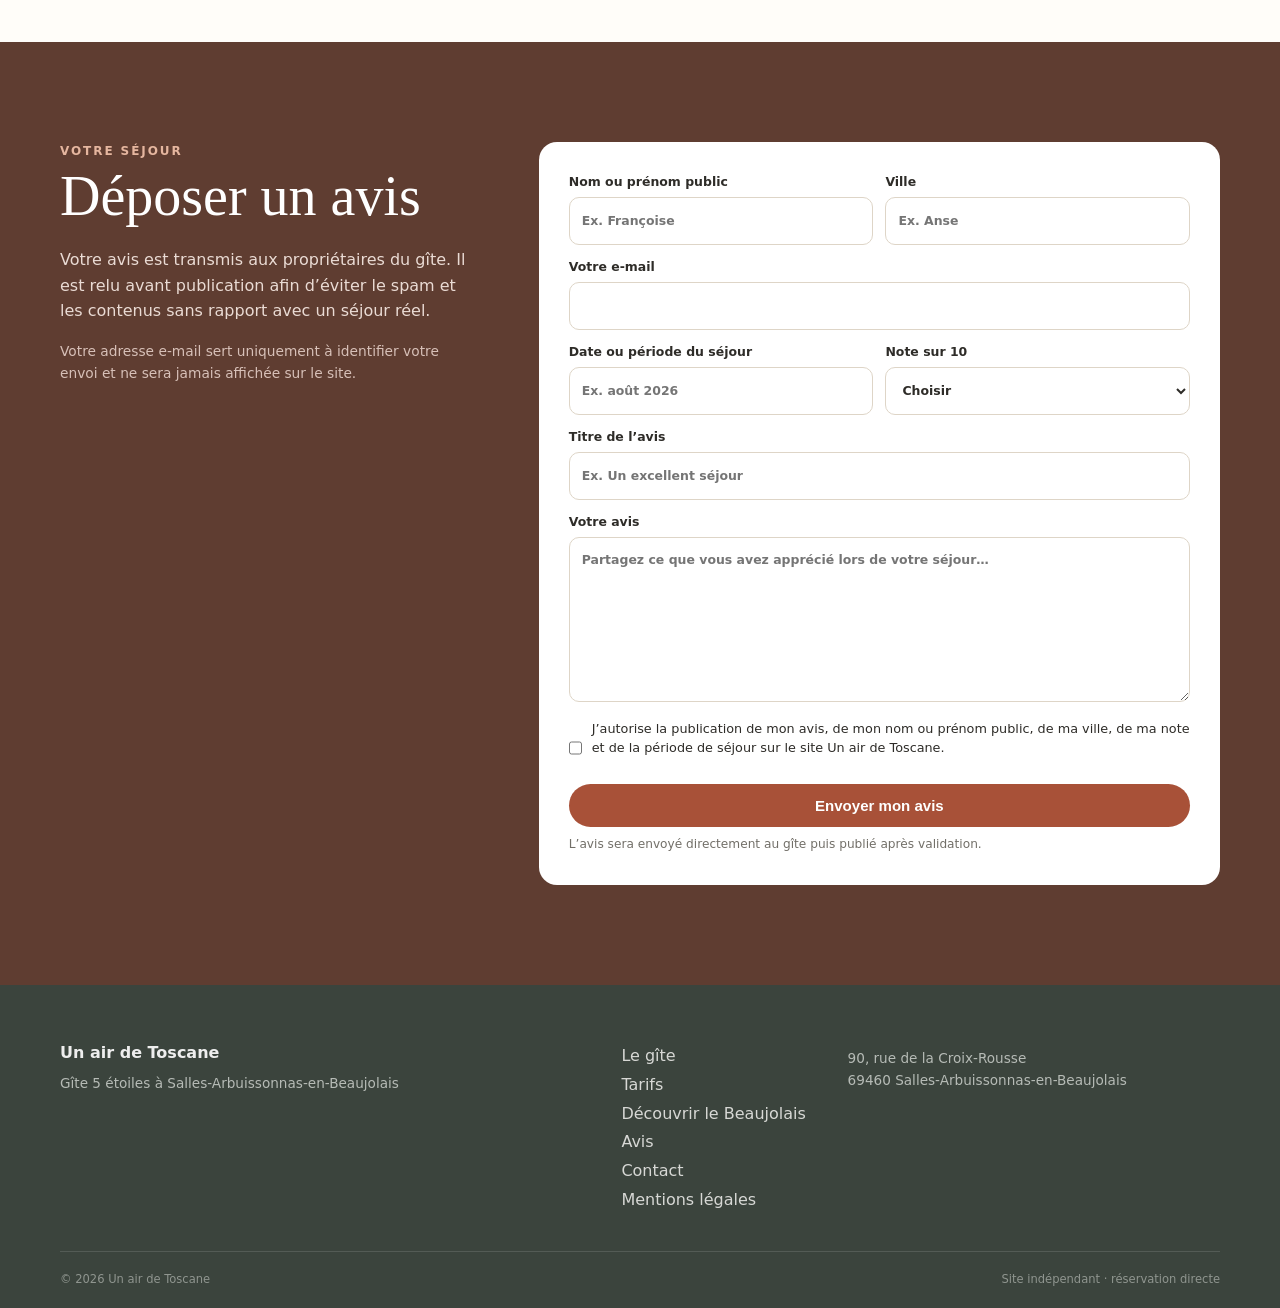
==== commit 60f74ee2: "Add files via upload" ====
--- a/avis.html
+++ b/avis.html
@@ -11,14 +11,14 @@
   <meta property="og:title" content="Avis voyageurs – Gîte Un air de Toscane dans le Beaujolais">
   <meta property="og:description" content="Les avis des voyageurs du gîte Un air de Toscane à Salles-Arbuissonnas-en-Beaujolais.">
   <meta property="og:url" content="https://www.gite-unairdetoscane.fr/avis.html">
-  <meta property="og:image" content="https://www.gite-unairdetoscane.fr/assets/images/cour.png">
+  <meta property="og:image" content="https://www.gite-unairdetoscane.fr/assets/images/cour.webp">
   <link rel="icon" href="assets/favicon.svg" type="image/svg+xml">
   <link rel="stylesheet" href="styles.css">
 </head>
 <body>
   <header class="site-header" id="top">
     <a class="brand" href="index.html" aria-label="Accueil">
-      <span class="brand-mark">U</span>
+      <span class="brand-mark" aria-hidden="true"><img src="assets/logo-prieure.webp" alt=""></span>
       <span><strong>Un air de Toscane</strong><small>Gîte 5★ · Beaujolais</small></span>
     </a>
     <button class="nav-toggle" aria-label="Ouvrir le menu" aria-expanded="false">☰</button>
--- a/styles.css
+++ b/styles.css
@@ -1,5 +1,5 @@
-:root{--ink:#2e2c28;--muted:#726f68;--cream:#f7f1e7;--paper:#fffdf9;--terracotta:#a85138;--terracotta-dark:#7e3828;--olive:#68705a;--line:#ded5c7;--deep:#2f3a34;--shadow:0 18px 50px rgba(50,40,30,.12)}*{box-sizing:border-box}html{scroll-behavior:smooth}body{margin:0;background:var(--paper);color:var(--ink);font-family:Inter,ui-sans-serif,system-ui,-apple-system,BlinkMacSystemFont,"Segoe UI",sans-serif;line-height:1.6}h1,h2,h3,.brand strong{font-family:Georgia,"Times New Roman",serif}h2{font-size:clamp(2rem,4vw,3.4rem);line-height:1.08;margin:.3rem 0 1.3rem;font-weight:500}h3{font-size:1.35rem;margin:.2rem 0 .7rem}p{margin:.5rem 0 1rem}.wrap{width:min(1160px,calc(100% - 40px));margin:auto}.site-header{height:76px;position:sticky;top:0;z-index:50;display:flex;align-items:center;justify-content:space-between;padding:0 max(20px,calc((100vw - 1160px)/2));background:rgba(255,253,249,.94);backdrop-filter:blur(16px);border-bottom:1px solid rgba(222,213,199,.75)}.brand{display:flex;gap:12px;align-items:center;text-decoration:none;color:var(--ink)}.brand-mark{width:38px;height:38px;border-radius:50%;background:var(--terracotta);color:#fff;display:grid;place-items:center;font-family:Georgia;font-size:23px}.brand strong,.brand small{display:block}.brand strong{font-size:1.05rem}.brand small{font-size:.72rem;color:var(--muted);letter-spacing:.06em;text-transform:uppercase}.main-nav{display:flex;gap:23px;align-items:center}.main-nav a{text-decoration:none;color:var(--ink);font-size:.91rem}.main-nav a:hover{color:var(--terracotta)}.nav-cta{padding:10px 16px;border-radius:999px;background:var(--terracotta);color:#fff!important}.nav-toggle{display:none;background:none;border:0;font-size:25px}.hero{height:min(760px,calc(100vh - 76px));min-height:590px;position:relative;overflow:hidden;background:#775847}.hero-photo{position:absolute;inset:0}.hero-placeholder{background:linear-gradient(135deg,rgba(90,50,35,.25),rgba(47,58,52,.25)),radial-gradient(circle at 25% 30%,#d8aa78 0 10%,transparent 11%),linear-gradient(140deg,#bc8060 0 38%,#8f7357 38% 55%,#68705a 55% 100%)}.hero-placeholder:before{content:"";position:absolute;width:55%;height:52%;left:8%;bottom:0;background:linear-gradient(#d9986f,#b3684a);clip-path:polygon(0 35%,28% 0,100% 0,100% 100%,0 100%)}.hero-placeholder:after{content:"";position:absolute;width:34%;height:40%;right:7%;bottom:0;background:#c97a58;clip-path:polygon(0 25%,32% 0,100% 0,100% 100%,0 100%)}.placeholder-label{position:absolute;right:20px;bottom:20px;color:rgba(255,255,255,.78);font-size:.78rem;z-index:2}.hero-overlay{position:absolute;inset:0;background:linear-gradient(90deg,rgba(25,24,22,.7) 0%,rgba(25,24,22,.25) 55%,rgba(25,24,22,.08))}.hero-content{position:relative;z-index:2;width:min(1160px,calc(100% - 40px));margin:auto;padding-top:12vh;color:#fff}.rating-pill{display:inline-flex;align-items:center;gap:9px;padding:8px 13px;border:1px solid rgba(255,255,255,.4);border-radius:999px;background:rgba(255,255,255,.1);font-size:.78rem;letter-spacing:.08em}.rating-pill span{letter-spacing:.02em}.hero h1{font-size:clamp(3.2rem,7vw,6.8rem);line-height:.94;font-weight:400;margin:1.6rem 0 1.2rem;max-width:900px}.hero h1 em{font-weight:400}.hero p{max-width:650px;font-size:1.18rem;color:rgba(255,255,255,.88)}.hero-actions{display:flex;gap:12px;margin-top:2rem}.btn{appearance:none;border:0;text-decoration:none;border-radius:999px;padding:13px 20px;font-weight:650;cursor:pointer;display:inline-flex;justify-content:center;align-items:center;font-size:.94rem}.btn.primary{background:var(--terracotta);color:white}.btn.primary:hover{background:var(--terracotta-dark)}.btn.ghost{background:rgba(255,255,255,.12);color:#fff;border:1px solid rgba(255,255,255,.55)}.btn.secondary{background:var(--deep);color:#fff}.btn.full{width:100%}.quickfacts{margin-top:24px;position:relative;z-index:5;background:#fff;display:grid;grid-template-columns:repeat(5,1fr);box-shadow:var(--shadow);border-radius:18px;padding:20px}.quickfacts article{display:flex;gap:12px;align-items:center;padding:10px 16px;border-right:1px solid var(--line)}.quickfacts article:last-child{border-right:0}.quickfacts b,.quickfacts small{display:block}.quickfacts small{color:var(--muted);font-size:.78rem}.fact-icon{width:34px;height:34px;border-radius:50%;display:grid;place-items:center;background:var(--cream);color:var(--terracotta);font-weight:700}.section{padding:100px 0}.soft{background:var(--cream)}.eyebrow{text-transform:uppercase;letter-spacing:.16em;color:var(--terracotta);font-size:.75rem;font-weight:800}.eyebrow.light{color:#e5b69f}.intro-grid{display:grid;grid-template-columns:1.55fr .75fr;gap:80px;align-items:start}.lead{font-size:1.18rem;color:#4f4b45}.signature-card{background:var(--cream);border-radius:18px;padding:30px;border:1px solid #eadfce}.signature-card .tiny{display:block;color:var(--muted);text-transform:uppercase;letter-spacing:.14em;font-size:.7rem}.signature-card b{display:block;font-family:Georgia;font-size:2rem;margin:.45rem 0}.signature-card a{color:var(--terracotta);font-weight:700;text-decoration:none}.section-head{display:flex;justify-content:space-between;gap:60px;align-items:end;margin-bottom:36px}.section-head>p{max-width:470px;color:var(--muted)}.gallery{display:grid;grid-template-columns:1.1fr 1fr 1fr;grid-auto-rows:240px;gap:14px}.photo-placeholder{position:relative;overflow:hidden;border-radius:16px;background:linear-gradient(135deg,#c9a07f,#786d61)}.photo-placeholder:before{content:"";position:absolute;inset:0;background:linear-gradient(150deg,transparent 50%,rgba(0,0,0,.32))}.photo-placeholder figcaption{position:absolute;left:18px;bottom:14px;color:#fff;font-weight:700;z-index:2}.gallery .tall{grid-row:span 2}.gallery .wide{grid-column:span 2}.p1{background:linear-gradient(135deg,#bb7654,#806b50 50%,#58634f)}.p2{background:linear-gradient(145deg,#bf9a6c,#75523e)}.p3{background:linear-gradient(145deg,#c6ad8b,#85654f)}.p4{background:linear-gradient(145deg,#d6b37e,#98724a)}.p5{background:linear-gradient(145deg,#a8957a,#695f56)}.p6{background:linear-gradient(145deg,#d1b79b,#8d806e)}.amenities{display:grid;grid-template-columns:repeat(4,1fr);gap:18px;margin-top:36px}.amenities article{padding:28px;border:1px solid var(--line);border-radius:16px}.amenities p{color:var(--muted);font-size:.93rem}.booking-section{background:var(--deep);color:#fff}.booking-grid{display:grid;grid-template-columns:1fr .78fr;gap:70px;align-items:start}.booking-intro{color:#d5d7d2;max-width:650px}.date-search{display:grid;grid-template-columns:1fr 1fr auto;gap:10px;margin:28px 0}.date-search label,.request-form label{font-size:.78rem;font-weight:700}.date-search input,.request-form input,.request-form select,.request-form textarea{width:100%;border:1px solid rgba(255,255,255,.15);border-radius:10px;padding:12px;margin-top:5px;font:inherit;background:#fff;color:var(--ink)}.availability-result{min-height:38px;margin:8px 0 16px;color:#f0d8c8}.conditions-grid{display:grid;grid-template-columns:repeat(4,1fr);gap:10px;margin-top:24px}.conditions-grid div{padding:14px;border:1px solid rgba(255,255,255,.12);border-radius:12px}.conditions-grid span,.conditions-grid b{display:block}.conditions-grid span{font-size:.72rem;color:#bcc1bc}.conditions-grid b{margin-top:2px}.micro{font-size:.78rem;color:#b9bfba;margin-top:15px}.calendar-card{background:#fff;color:var(--ink);padding:25px;border-radius:18px;box-shadow:0 22px 60px rgba(0,0,0,.18)}.calendar-toolbar{display:flex;justify-content:space-between;align-items:center;margin-bottom:18px}.calendar-toolbar button{border:0;background:var(--cream);width:34px;height:34px;border-radius:50%;cursor:pointer}.calendar-week,.calendar{display:grid;grid-template-columns:repeat(7,1fr);gap:5px}.calendar-week span{text-align:center;font-size:.7rem;color:var(--muted);padding-bottom:8px}.day{aspect-ratio:1;display:grid;place-items:center;border-radius:8px;font-size:.82rem;background:#f5f1ea;position:relative}.day.other{opacity:.28}.day.booked{background:var(--terracotta);color:#fff;font-weight:800;box-shadow:inset 0 0 0 1px rgba(126,56,40,.28)}.day.today{outline:2px solid var(--terracotta)}.legend{display:flex;gap:18px;margin:18px 0 10px;font-size:.72rem;color:var(--muted)}.dot{display:inline-block;width:8px;height:8px;border-radius:50%;margin-right:5px}.dot.available{background:#d7d9ca}.dot.booked{background:#b8654d}.calendar-card small{color:var(--muted)}.discover-grid{display:grid;grid-template-columns:repeat(5,minmax(0,1fr));gap:14px}.discover-grid article{background:var(--cream);padding:25px;border-radius:16px}.discover-grid span{font-size:.72rem;color:var(--terracotta);font-weight:800}.discover-grid p{font-size:.9rem;color:var(--muted)}.map-card{margin-top:40px;border:1px solid var(--line);border-radius:18px;overflow:hidden;display:grid;grid-template-columns:.7fr 1.3fr;min-height:360px}.map-card>div{padding:40px;align-self:center}.map-card iframe{border:0;width:100%;height:100%;min-height:360px}.reviews-head h2{font-size:4rem}.reviews-head h2 .reviews-average{font-family:Georgia,"Times New Roman",serif;font-size:inherit;color:var(--ink);font-weight:500}.reviews-head h2 .reviews-outof{font-family:Georgia,"Times New Roman",serif;font-size:inherit;color:var(--ink);font-weight:500}.reviews-head h2 .reviews-label{font-family:Inter,ui-sans-serif,system-ui,sans-serif;font-size:1rem;color:var(--muted);font-weight:500;margin-left:.6rem}.reviews{display:grid;grid-template-columns:1fr 1fr;gap:18px}.reviews blockquote{margin:0;background:#fff;padding:32px;border-radius:18px;border:1px solid #eadfce}.reviews blockquote p{font-family:Georgia;font-size:1.25rem}.reviews footer{font-size:.8rem;color:var(--muted)}.stars{color:var(--terracotta);letter-spacing:.08em}.reserve{background:#5f3d31;color:#fff}.reserve-grid{display:grid;grid-template-columns:.8fr 1.2fr;gap:70px}.reserve h2{font-size:3.6rem}.reserve p{color:#eadbd4}.contact-direct{margin-top:35px}.contact-direct a{display:block;color:#fff;font-family:Georgia;font-size:2rem;text-decoration:none}.contact-direct small{display:block;max-width:420px;color:#d7c0b8}.request-form{background:#fff;color:var(--ink);padding:30px;border-radius:18px}.form-row{display:grid;grid-template-columns:1fr 1fr;gap:12px}.request-form label{display:block;margin-bottom:12px}.request-form input,.request-form select,.request-form textarea{border-color:var(--line)}.form-status{font-size:.76rem!important;color:var(--muted)!important;margin-bottom:0}.footer{background:#3b443d;color:#eee;padding:55px 0 20px}.footer-grid{display:grid;grid-template-columns:1.4fr .5fr 1fr;gap:40px}.footer a{display:block;color:#d7d8d5;text-decoration:none;margin:.2rem 0}.footer p{color:#b6bbb6;font-size:.85rem}.footer-bottom{border-top:1px solid rgba(255,255,255,.12);margin-top:35px;padding-top:18px;display:flex;justify-content:space-between;color:#8f958f;font-size:.72rem}@media(max-width:900px){.main-nav{display:none;position:absolute;top:76px;left:0;right:0;background:#fff;padding:20px;flex-direction:column;border-bottom:1px solid var(--line)}.main-nav.open{display:flex}.nav-toggle{display:block}.hero{min-height:650px}.quickfacts{grid-template-columns:1fr 1fr}.quickfacts article{border-right:0;border-bottom:1px solid var(--line)}.intro-grid,.booking-grid,.reserve-grid{grid-template-columns:1fr;gap:40px}.amenities,.discover-grid{grid-template-columns:1fr 1fr}.gallery{grid-template-columns:1fr 1fr}.gallery .wide{grid-column:span 1}.map-card{grid-template-columns:1fr}.section-head{align-items:start;flex-direction:column;gap:6px}.footer-grid{grid-template-columns:1fr 1fr}}@media(max-width:600px){.wrap{width:min(100% - 28px,1160px)}.site-header{height:68px}.hero{height:calc(100vh - 68px);min-height:600px}.hero-content{padding-top:10vh}.hero h1{font-size:3.5rem}.rating-pill span{display:none}.hero-actions{flex-direction:column;align-items:flex-start}.quickfacts{grid-template-columns:1fr;margin-top:16px}.section{padding:72px 0}.gallery{grid-template-columns:1fr;grid-auto-rows:220px}.gallery .tall{grid-row:span 1}.amenities,.discover-grid,.reviews{grid-template-columns:1fr}.date-search,.conditions-grid{grid-template-columns:1fr 1fr}.date-search button{grid-column:span 2}.conditions-grid{grid-template-columns:1fr 1fr}.map-card>div{padding:28px}.reviews-head h2{font-size:3rem}.reserve h2{font-size:2.7rem}.form-row{grid-template-columns:1fr}.footer-grid{grid-template-columns:1fr}.footer-bottom{flex-direction:column;gap:6px}}
-.hero-real{background-image:linear-gradient(90deg,rgba(19,28,21,.18),rgba(19,28,21,.04)),url('assets/images/cour.png');background-size:cover;background-position:center}
+:root{--ink:#2e2c28;--muted:#726f68;--cream:#f7f1e7;--paper:#fffdf9;--terracotta:#a85138;--terracotta-dark:#7e3828;--olive:#68705a;--line:#ded5c7;--deep:#2f3a34;--shadow:0 18px 50px rgba(50,40,30,.12)}*{box-sizing:border-box}html{scroll-behavior:smooth}body{margin:0;background:var(--paper);color:var(--ink);font-family:Inter,ui-sans-serif,system-ui,-apple-system,BlinkMacSystemFont,"Segoe UI",sans-serif;line-height:1.6}h1,h2,h3,.brand strong{font-family:Georgia,"Times New Roman",serif}h2{font-size:clamp(2rem,4vw,3.4rem);line-height:1.08;margin:.3rem 0 1.3rem;font-weight:500}h3{font-size:1.35rem;margin:.2rem 0 .7rem}p{margin:.5rem 0 1rem}.wrap{width:min(1160px,calc(100% - 40px));margin:auto}.site-header{height:76px;position:sticky;top:0;z-index:50;display:flex;align-items:center;justify-content:space-between;padding:0 max(20px,calc((100vw - 1160px)/2));background:rgba(255,253,249,.94);backdrop-filter:blur(16px);border-bottom:1px solid rgba(222,213,199,.75)}.brand{display:flex;gap:12px;align-items:center;text-decoration:none;color:var(--ink)}.brand-mark{width:46px;height:46px;display:grid;place-items:center;flex:0 0 46px}.brand-mark img{display:block;width:100%;height:100%;object-fit:contain}.brand strong,.brand small{display:block}.brand strong{font-size:1.05rem}.brand small{font-size:.72rem;color:var(--muted);letter-spacing:.06em;text-transform:uppercase}.main-nav{display:flex;gap:23px;align-items:center}.main-nav a{text-decoration:none;color:var(--ink);font-size:.91rem}.main-nav a:hover{color:var(--terracotta)}.nav-cta{padding:10px 16px;border-radius:999px;background:var(--terracotta);color:#fff!important}.nav-toggle{display:none;background:none;border:0;font-size:25px}.hero{height:min(760px,calc(100vh - 76px));min-height:590px;position:relative;overflow:hidden;background:#775847}.hero-photo{position:absolute;inset:0}.hero-placeholder{background:linear-gradient(135deg,rgba(90,50,35,.25),rgba(47,58,52,.25)),radial-gradient(circle at 25% 30%,#d8aa78 0 10%,transparent 11%),linear-gradient(140deg,#bc8060 0 38%,#8f7357 38% 55%,#68705a 55% 100%)}.hero-placeholder:before{content:"";position:absolute;width:55%;height:52%;left:8%;bottom:0;background:linear-gradient(#d9986f,#b3684a);clip-path:polygon(0 35%,28% 0,100% 0,100% 100%,0 100%)}.hero-placeholder:after{content:"";position:absolute;width:34%;height:40%;right:7%;bottom:0;background:#c97a58;clip-path:polygon(0 25%,32% 0,100% 0,100% 100%,0 100%)}.placeholder-label{position:absolute;right:20px;bottom:20px;color:rgba(255,255,255,.78);font-size:.78rem;z-index:2}.hero-overlay{position:absolute;inset:0;background:linear-gradient(90deg,rgba(25,24,22,.7) 0%,rgba(25,24,22,.25) 55%,rgba(25,24,22,.08))}.hero-content{position:relative;z-index:2;width:min(1160px,calc(100% - 40px));margin:auto;padding-top:12vh;color:#fff}.rating-pill{display:inline-flex;align-items:center;gap:9px;padding:8px 13px;border:1px solid rgba(255,255,255,.4);border-radius:999px;background:rgba(255,255,255,.1);font-size:.78rem;letter-spacing:.08em}.rating-pill span{letter-spacing:.02em}.hero h1{font-size:clamp(3.2rem,7vw,6.8rem);line-height:.94;font-weight:400;margin:1.6rem 0 1.2rem;max-width:900px}.hero h1 em{font-weight:400}.hero p{max-width:650px;font-size:1.18rem;color:rgba(255,255,255,.88)}.hero-actions{display:flex;gap:12px;margin-top:2rem}.btn{appearance:none;border:0;text-decoration:none;border-radius:999px;padding:13px 20px;font-weight:650;cursor:pointer;display:inline-flex;justify-content:center;align-items:center;font-size:.94rem}.btn.primary{background:var(--terracotta);color:white}.btn.primary:hover{background:var(--terracotta-dark)}.btn.ghost{background:rgba(255,255,255,.12);color:#fff;border:1px solid rgba(255,255,255,.55)}.btn.secondary{background:var(--deep);color:#fff}.btn.full{width:100%}.quickfacts{margin-top:24px;position:relative;z-index:5;background:#fff;display:grid;grid-template-columns:repeat(5,1fr);box-shadow:var(--shadow);border-radius:18px;padding:20px}.quickfacts article{display:flex;gap:12px;align-items:center;padding:10px 16px;border-right:1px solid var(--line)}.quickfacts article:last-child{border-right:0}.quickfacts b,.quickfacts small{display:block}.quickfacts small{color:var(--muted);font-size:.78rem}.fact-icon{width:34px;height:34px;border-radius:50%;display:grid;place-items:center;background:var(--cream);color:var(--terracotta);font-weight:700}.section{padding:100px 0}.soft{background:var(--cream)}.eyebrow{text-transform:uppercase;letter-spacing:.16em;color:var(--terracotta);font-size:.75rem;font-weight:800}.eyebrow.light{color:#e5b69f}.intro-grid{display:grid;grid-template-columns:1.55fr .75fr;gap:80px;align-items:start}.lead{font-size:1.18rem;color:#4f4b45}.signature-card{background:var(--cream);border-radius:18px;padding:30px;border:1px solid #eadfce}.signature-card .tiny{display:block;color:var(--muted);text-transform:uppercase;letter-spacing:.14em;font-size:.7rem}.signature-card b{display:block;font-family:Georgia;font-size:2rem;margin:.45rem 0}.signature-card a{color:var(--terracotta);font-weight:700;text-decoration:none}.section-head{display:flex;justify-content:space-between;gap:60px;align-items:end;margin-bottom:36px}.section-head>p{max-width:470px;color:var(--muted)}.gallery{display:grid;grid-template-columns:1.1fr 1fr 1fr;grid-auto-rows:240px;gap:14px}.photo-placeholder{position:relative;overflow:hidden;border-radius:16px;background:linear-gradient(135deg,#c9a07f,#786d61)}.photo-placeholder:before{content:"";position:absolute;inset:0;background:linear-gradient(150deg,transparent 50%,rgba(0,0,0,.32))}.photo-placeholder figcaption{position:absolute;left:18px;bottom:14px;color:#fff;font-weight:700;z-index:2}.gallery .tall{grid-row:span 2}.gallery .wide{grid-column:span 2}.p1{background:linear-gradient(135deg,#bb7654,#806b50 50%,#58634f)}.p2{background:linear-gradient(145deg,#bf9a6c,#75523e)}.p3{background:linear-gradient(145deg,#c6ad8b,#85654f)}.p4{background:linear-gradient(145deg,#d6b37e,#98724a)}.p5{background:linear-gradient(145deg,#a8957a,#695f56)}.p6{background:linear-gradient(145deg,#d1b79b,#8d806e)}.amenities{display:grid;grid-template-columns:repeat(4,1fr);gap:18px;margin-top:36px}.amenities article{padding:28px;border:1px solid var(--line);border-radius:16px}.amenities p{color:var(--muted);font-size:.93rem}.booking-section{background:var(--deep);color:#fff}.booking-grid{display:grid;grid-template-columns:1fr .78fr;gap:70px;align-items:start}.booking-intro{color:#d5d7d2;max-width:650px}.date-search{display:grid;grid-template-columns:1fr 1fr auto;gap:10px;margin:28px 0}.date-search label,.request-form label{font-size:.78rem;font-weight:700}.date-search input,.request-form input,.request-form select,.request-form textarea{width:100%;border:1px solid rgba(255,255,255,.15);border-radius:10px;padding:12px;margin-top:5px;font:inherit;background:#fff;color:var(--ink)}.availability-result{min-height:38px;margin:8px 0 16px;color:#f0d8c8}.conditions-grid{display:grid;grid-template-columns:repeat(4,1fr);gap:10px;margin-top:24px}.conditions-grid div{padding:14px;border:1px solid rgba(255,255,255,.12);border-radius:12px}.conditions-grid span,.conditions-grid b{display:block}.conditions-grid span{font-size:.72rem;color:#bcc1bc}.conditions-grid b{margin-top:2px}.micro{font-size:.78rem;color:#b9bfba;margin-top:15px}.calendar-card{background:#fff;color:var(--ink);padding:25px;border-radius:18px;box-shadow:0 22px 60px rgba(0,0,0,.18)}.calendar-toolbar{display:flex;justify-content:space-between;align-items:center;margin-bottom:18px}.calendar-toolbar button{border:0;background:var(--cream);width:34px;height:34px;border-radius:50%;cursor:pointer}.calendar-week,.calendar{display:grid;grid-template-columns:repeat(7,1fr);gap:5px}.calendar-week span{text-align:center;font-size:.7rem;color:var(--muted);padding-bottom:8px}.day{aspect-ratio:1;display:grid;place-items:center;border-radius:8px;font-size:.82rem;background:#f5f1ea;position:relative}.day.other{opacity:.28}.day.booked{background:var(--terracotta);color:#fff;font-weight:800;box-shadow:inset 0 0 0 1px rgba(126,56,40,.28)}.day.today{outline:2px solid var(--terracotta)}.legend{display:flex;gap:18px;margin:18px 0 10px;font-size:.72rem;color:var(--muted)}.dot{display:inline-block;width:8px;height:8px;border-radius:50%;margin-right:5px}.dot.available{background:#d7d9ca}.dot.booked{background:#b8654d}.calendar-card small{color:var(--muted)}.discover-grid{display:grid;grid-template-columns:repeat(5,minmax(0,1fr));gap:14px}.discover-grid article{background:var(--cream);padding:25px;border-radius:16px}.discover-grid span{font-size:.72rem;color:var(--terracotta);font-weight:800}.discover-grid p{font-size:.9rem;color:var(--muted)}.map-card{margin-top:40px;border:1px solid var(--line);border-radius:18px;overflow:hidden;display:grid;grid-template-columns:.7fr 1.3fr;min-height:360px}.map-card>div{padding:40px;align-self:center}.map-card iframe{border:0;width:100%;height:100%;min-height:360px}.reviews-head h2{font-size:4rem}.reviews-head h2 .reviews-average{font-family:Georgia,"Times New Roman",serif;font-size:inherit;color:var(--ink);font-weight:500}.reviews-head h2 .reviews-outof{font-family:Georgia,"Times New Roman",serif;font-size:inherit;color:var(--ink);font-weight:500}.reviews-head h2 .reviews-label{font-family:Inter,ui-sans-serif,system-ui,sans-serif;font-size:1rem;color:var(--muted);font-weight:500;margin-left:.6rem}.reviews{display:grid;grid-template-columns:1fr 1fr;gap:18px}.reviews blockquote{margin:0;background:#fff;padding:32px;border-radius:18px;border:1px solid #eadfce}.reviews blockquote p{font-family:Georgia;font-size:1.25rem}.reviews footer{font-size:.8rem;color:var(--muted)}.stars{color:var(--terracotta);letter-spacing:.08em}.reserve{background:#5f3d31;color:#fff}.reserve-grid{display:grid;grid-template-columns:.8fr 1.2fr;gap:70px}.reserve h2{font-size:3.6rem}.reserve p{color:#eadbd4}.contact-direct{margin-top:35px}.contact-direct a{display:block;color:#fff;font-family:Georgia;font-size:2rem;text-decoration:none}.contact-direct small{display:block;max-width:420px;color:#d7c0b8}.request-form{background:#fff;color:var(--ink);padding:30px;border-radius:18px}.form-row{display:grid;grid-template-columns:1fr 1fr;gap:12px}.request-form label{display:block;margin-bottom:12px}.request-form input,.request-form select,.request-form textarea{border-color:var(--line)}.form-status{font-size:.76rem!important;color:var(--muted)!important;margin-bottom:0}.footer{background:#3b443d;color:#eee;padding:55px 0 20px}.footer-grid{display:grid;grid-template-columns:1.4fr .5fr 1fr;gap:40px}.footer a{display:block;color:#d7d8d5;text-decoration:none;margin:.2rem 0}.footer p{color:#b6bbb6;font-size:.85rem}.footer-bottom{border-top:1px solid rgba(255,255,255,.12);margin-top:35px;padding-top:18px;display:flex;justify-content:space-between;color:#8f958f;font-size:.72rem}@media(max-width:900px){.main-nav{display:none;position:absolute;top:76px;left:0;right:0;background:#fff;padding:20px;flex-direction:column;border-bottom:1px solid var(--line)}.main-nav.open{display:flex}.nav-toggle{display:block}.hero{min-height:650px}.quickfacts{grid-template-columns:1fr 1fr}.quickfacts article{border-right:0;border-bottom:1px solid var(--line)}.intro-grid,.booking-grid,.reserve-grid{grid-template-columns:1fr;gap:40px}.amenities,.discover-grid{grid-template-columns:1fr 1fr}.gallery{grid-template-columns:1fr 1fr}.gallery .wide{grid-column:span 1}.map-card{grid-template-columns:1fr}.section-head{align-items:start;flex-direction:column;gap:6px}.footer-grid{grid-template-columns:1fr 1fr}}@media(max-width:600px){.wrap{width:min(100% - 28px,1160px)}.site-header{height:68px}.brand{gap:10px}.brand-mark{width:42px;height:42px;flex-basis:42px}.hero{height:calc(100vh - 68px);min-height:600px}.hero-content{padding-top:10vh}.hero h1{font-size:3.5rem}.rating-pill span{display:none}.hero-actions{flex-direction:column;align-items:flex-start}.quickfacts{grid-template-columns:1fr;margin-top:16px}.section{padding:72px 0}.gallery{grid-template-columns:1fr;grid-auto-rows:220px}.gallery .tall{grid-row:span 1}.amenities,.discover-grid,.reviews{grid-template-columns:1fr}.date-search,.conditions-grid{grid-template-columns:1fr 1fr}.date-search button{grid-column:span 2}.conditions-grid{grid-template-columns:1fr 1fr}.map-card>div{padding:28px}.reviews-head h2{font-size:3rem}.reserve h2{font-size:2.7rem}.form-row{grid-template-columns:1fr}.footer-grid{grid-template-columns:1fr}.footer-bottom{flex-direction:column;gap:6px}}
+.hero-real{background-image:linear-gradient(90deg,rgba(19,28,21,.18),rgba(19,28,21,.04)),url('assets/images/cour.webp');background-size:cover;background-position:center}
 .gallery-real figure{position:relative;overflow:hidden;background:#ddd;min-height:260px}
 .gallery-real figure img{width:100%;height:100%;object-fit:cover;display:block;transition:transform .35s ease}
 .gallery-real figure:hover img{transform:scale(1.025)}
@@ -329,3 +329,255 @@
     box-sizing:border-box!important;
   }
 }
+
+
+/* V4.30 — corrections finales menu mobile + champs date + alignement PC */
+
+/* Le vrai input date est totalement sorti de l'affichage.
+   Il ne peut donc plus faire apparaître un second "jj/mm/aaaa". */
+.mobile-date-box input[type="date"]{
+  position:absolute!important;
+  width:1px!important;
+  height:1px!important;
+  min-width:1px!important;
+  max-width:1px!important;
+  padding:0!important;
+  margin:0!important;
+  border:0!important;
+  opacity:0!important;
+  overflow:hidden!important;
+  clip:rect(0 0 0 0)!important;
+  clip-path:inset(50%)!important;
+  white-space:nowrap!important;
+  pointer-events:none!important;
+}
+
+/* Ordinateur : les colonnes Adultes et Enfants font exactement la largeur
+   des listes, avec le même écart de 10px qu'entre les autres champs. */
+@media (min-width:701px){
+  .date-search{
+    grid-template-columns:minmax(0,1fr) minmax(0,1fr) 108px 108px!important;
+    column-gap:10px!important;
+    row-gap:10px!important;
+    align-items:end!important;
+  }
+
+  .date-search .guest-select-field{
+    width:108px!important;
+    min-width:108px!important;
+    max-width:108px!important;
+    justify-self:start!important;
+  }
+
+  .date-search .guest-select-field select{
+    width:108px!important;
+    min-width:108px!important;
+    max-width:108px!important;
+  }
+
+  .date-search #checkDates{
+    grid-column:1!important;
+    grid-row:2!important;
+  }
+
+  .date-search .reserve-jump{
+    grid-column:2!important;
+    grid-row:2!important;
+  }
+}
+
+/* Téléphone/tablette : menu toujours visible en haut de l'écran */
+@media (max-width:900px){
+  body{
+    padding-top:76px!important;
+  }
+
+  .site-header{
+    position:fixed!important;
+    top:0!important;
+    left:0!important;
+    right:0!important;
+    width:100%!important;
+    z-index:9999!important;
+  }
+}
+
+@media (max-width:600px){
+  body{
+    padding-top:68px!important;
+  }
+}
+
+
+/* V4.31 — PC uniquement : toute la zone de date ouvre le calendrier.
+   Ne modifie pas le comportement mobile. */
+@media (min-width:901px){
+  .mobile-date-box input[type="date"]{
+    position:absolute!important;
+    inset:0!important;
+    width:100%!important;
+    height:100%!important;
+    min-width:100%!important;
+    max-width:100%!important;
+    margin:0!important;
+    padding:0!important;
+    border:0!important;
+    opacity:0.001!important;
+    overflow:visible!important;
+    clip:auto!important;
+    clip-path:none!important;
+    pointer-events:auto!important;
+    cursor:pointer!important;
+  }
+}
+
+
+/* V4.32 — correction PC : le clic est capté par toute la boîte,
+   puis le JavaScript ouvre le calendrier avec showPicker().
+   On neutralise l'overlay natif de V4.31 qui interceptait le clic. */
+@media (min-width:901px){
+  .mobile-date-box{
+    cursor:pointer!important;
+  }
+
+  .mobile-date-box input[type="date"]{
+    position:absolute!important;
+    width:1px!important;
+    height:1px!important;
+    min-width:1px!important;
+    max-width:1px!important;
+    inset:auto!important;
+    right:0!important;
+    bottom:0!important;
+    margin:0!important;
+    padding:0!important;
+    border:0!important;
+    opacity:0!important;
+    overflow:hidden!important;
+    clip:rect(0 0 0 0)!important;
+    clip-path:inset(50%)!important;
+    pointer-events:none!important;
+  }
+}
+
+
+/* V4.36 — PC uniquement :
+   ancrer le calendrier natif sur le coin bas gauche du champ date
+   au lieu du coin bas droit. Aucun changement mobile. */
+@media (min-width:901px){
+  .mobile-date-box input[type="date"]{
+    left:0!important;
+    right:auto!important;
+    bottom:0!important;
+  }
+}
+
+
+/* V4.37 — calendrier PC positionné juste sous le champ */
+.desktop-date-picker{
+  position:absolute;
+  z-index:10000;
+  width:300px;
+  box-sizing:border-box;
+  padding:12px;
+  border:1px solid #cfcfcf;
+  border-radius:10px;
+  background:#fff;
+  color:#171717;
+  box-shadow:0 10px 30px rgba(0,0,0,.18);
+  font-family:Inter,ui-sans-serif,system-ui,-apple-system,BlinkMacSystemFont,"Segoe UI",sans-serif;
+}
+.desktop-date-picker[hidden]{display:none!important;}
+.ddp-head{
+  display:grid;
+  grid-template-columns:36px 1fr 36px;
+  align-items:center;
+  gap:4px;
+  margin-bottom:8px;
+}
+.ddp-title{
+  text-align:center;
+  font-size:14px;
+}
+.ddp-prev,.ddp-next{
+  width:36px;
+  height:34px;
+  border:0;
+  border-radius:8px;
+  background:#f4f1ec;
+  color:#222;
+  font-size:24px;
+  line-height:1;
+  cursor:pointer;
+}
+.ddp-week,.ddp-days{
+  display:grid;
+  grid-template-columns:repeat(7,1fr);
+  gap:2px;
+}
+.ddp-week{
+  margin-bottom:4px;
+  font-size:12px;
+  text-align:center;
+  color:#666;
+}
+.ddp-week span{
+  padding:4px 0;
+}
+.ddp-day{
+  height:34px;
+  border:0;
+  border-radius:7px;
+  background:transparent;
+  color:#222;
+  cursor:pointer;
+  font-size:13px;
+}
+.ddp-day:hover{
+  background:#f1eee9;
+}
+.ddp-day.is-other{
+  color:#aaa;
+}
+.ddp-day.is-today{
+  outline:1px solid #b75536;
+}
+.ddp-day.is-selected{
+  background:#b75536;
+  color:#fff;
+}
+.ddp-day:disabled{
+  color:#ccc;
+  cursor:not-allowed;
+}
+.ddp-foot{
+  display:flex;
+  justify-content:space-between;
+  gap:10px;
+  margin-top:8px;
+}
+.ddp-foot button{
+  border:0;
+  background:transparent;
+  color:#b75536;
+  font-weight:700;
+  cursor:pointer;
+  padding:6px 2px;
+}
+
+/* Sur mobile, le calendrier maison n'est jamais affiché */
+@media (max-width:900px){
+  .desktop-date-picker{display:none!important;}
+}
+
+/* V4.38 — pictogrammes plus explicites dans le bandeau principal */
+.fact-icon-svg svg{
+  width:18px;
+  height:18px;
+  display:block;
+  fill:none;
+  stroke:currentColor;
+  stroke-width:1.8;
+  stroke-linecap:round;
+  stroke-linejoin:round;
+}
